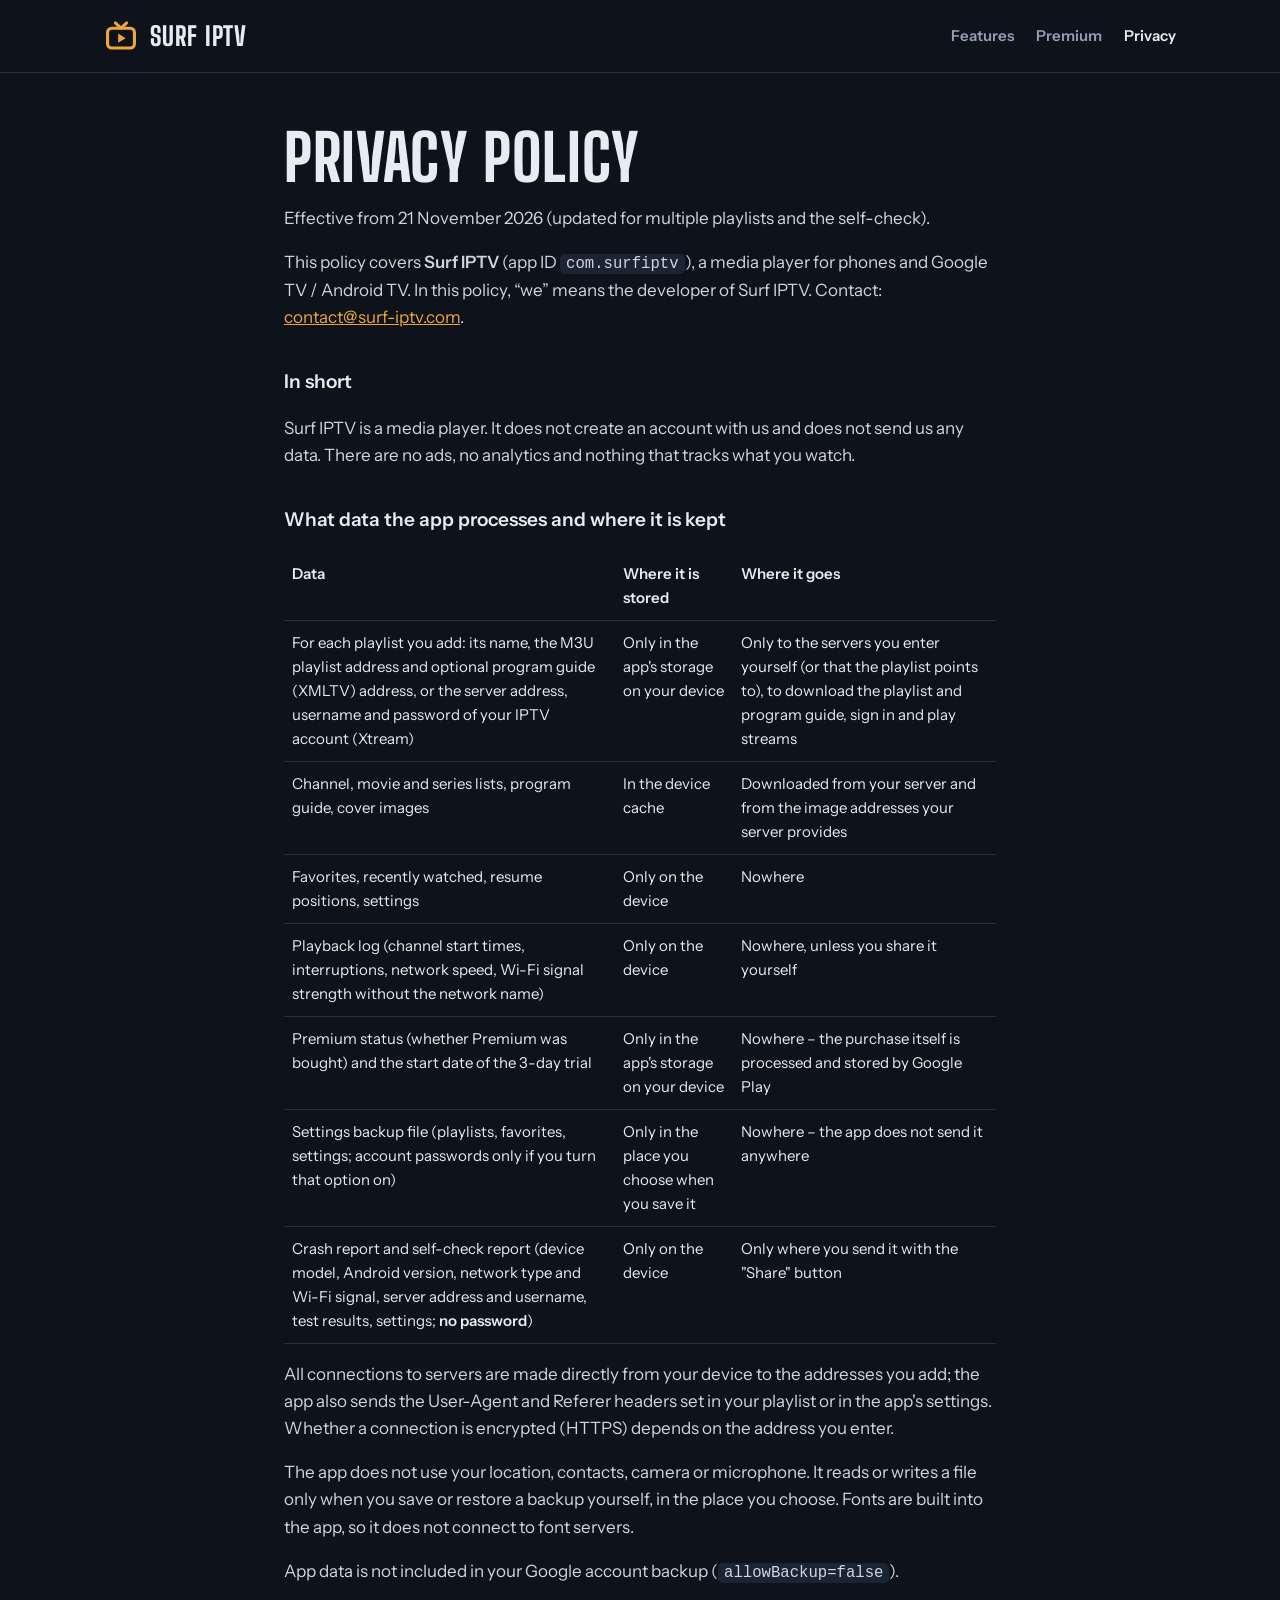
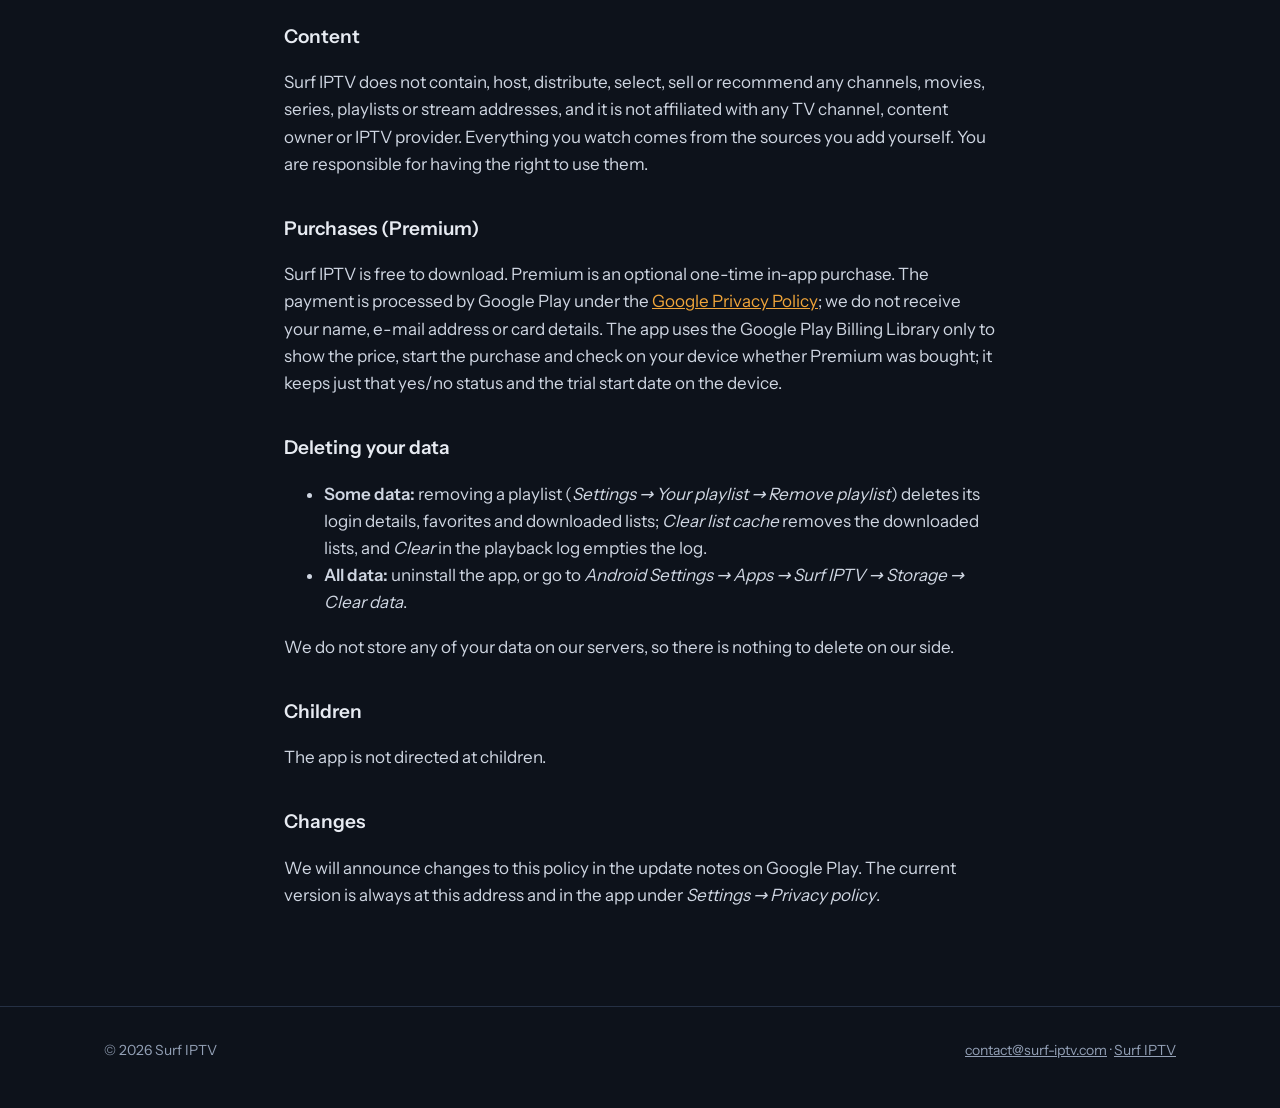
==== privacy/index.html @ fade67ae "Autodiagnoza na stronie i w polityce prywatności Co-Authored-By: Claude Opus 5.5 <noreply@anthropic." ====
<!DOCTYPE html>
<html lang="en">
<head>
<meta charset="utf-8">
<meta name="viewport" content="width=device-width, initial-scale=1">
<title>Privacy Policy – Surf IPTV</title>
<meta name="description" content="Privacy policy of Surf IPTV, a media player for your own M3U playlists and Xtream Codes API.">
<link rel="icon" href="../img/icon-192.png">
<link rel="stylesheet" href="../style.css">
</head>
<body>
<header>
  <div class="wrap">
    <a class="brand" href="../" aria-label="Surf IPTV home">
      <svg viewBox="0 0 24 24" fill="none" stroke="currentColor" stroke-width="2.2" stroke-linecap="round" stroke-linejoin="round" aria-hidden="true"><path d="M8 2.8l4 3.7 4-3.7"/><rect x="2.5" y="6.5" width="19" height="14" rx="3"/><path d="M10 10.3v6.4l5.2-3.2z" fill="currentColor" stroke="none"/></svg>
      <b>SURF IPTV</b>
    </a>
    <nav>
      <a class="opt" href="../#features">Features</a>
      <a class="opt" href="../#premium">Premium</a>
      <a href="./" aria-current="page">Privacy</a>
    </nav>
  </div>
</header>

<main class="wrap doc">
  <h1>Privacy Policy</h1>
<!-- policy:start – treść wstawia tools/privacy.py --site z repozytorium surf-iptv (plik sklep/PRIVACY-POLICY.md); nie edytuj ręcznie -->
<p>Effective from 21 November 2026 (updated for multiple playlists and the self-check).</p>
<p>This policy covers <b>Surf IPTV</b> (app ID <code>com.surfiptv</code>), a media player for phones and Google TV / Android TV. In this policy, “we” means the developer of Surf IPTV. Contact: <a href="mailto:contact@surf-iptv.com">contact@surf-iptv.com</a>.</p>
<h3>In short</h3>
<p>Surf IPTV is a media player. It does not create an account with us and does not send us any data. There are no ads, no analytics and nothing that tracks what you watch.</p>
<h3>What data the app processes and where it is kept</h3>
<table><thead><tr><th>Data</th><th>Where it is stored</th><th>Where it goes</th></tr></thead><tbody><tr><td>For each playlist you add: its name, the M3U playlist address and optional program guide (XMLTV) address, or the server address, username and password of your IPTV account (Xtream)</td><td>Only in the app's storage on your device</td><td>Only to the servers you enter yourself (or that the playlist points to), to download the playlist and program guide, sign in and play streams</td></tr><tr><td>Channel, movie and series lists, program guide, cover images</td><td>In the device cache</td><td>Downloaded from your server and from the image addresses your server provides</td></tr><tr><td>Favorites, recently watched, resume positions, settings</td><td>Only on the device</td><td>Nowhere</td></tr><tr><td>Playback log (channel start times, interruptions, network speed, Wi-Fi signal strength without the network name)</td><td>Only on the device</td><td>Nowhere, unless you share it yourself</td></tr><tr><td>Premium status (whether Premium was bought) and the start date of the 3-day trial</td><td>Only in the app's storage on your device</td><td>Nowhere – the purchase itself is processed and stored by Google Play</td></tr><tr><td>Settings backup file (playlists, favorites, settings; account passwords only if you turn that option on)</td><td>Only in the place you choose when you save it</td><td>Nowhere – the app does not send it anywhere</td></tr><tr><td>Crash report and self-check report (device model, Android version, network type and Wi-Fi signal, server address and username, test results, settings; <b>no password</b>)</td><td>Only on the device</td><td>Only where you send it with the "Share" button</td></tr></tbody></table>
<p>All connections to servers are made directly from your device to the addresses you add; the app also sends the User-Agent and Referer headers set in your playlist or in the app's settings. Whether a connection is encrypted (HTTPS) depends on the address you enter.</p>
<p>The app does not use your location, contacts, camera or microphone. It reads or writes a file only when you save or restore a backup yourself, in the place you choose. Fonts are built into the app, so it does not connect to font servers.</p>
<p>App data is not included in your Google account backup (<code>allowBackup=false</code>).</p>
<h3>Content</h3>
<p>Surf IPTV does not contain, host, distribute, select, sell or recommend any channels, movies, series, playlists or stream addresses, and it is not affiliated with any TV channel, content owner or IPTV provider. Everything you watch comes from the sources you add yourself. You are responsible for having the right to use them.</p>
<h3>Purchases (Premium)</h3>
<p>Surf IPTV is free to download. Premium is an optional one-time in-app purchase. The payment is processed by Google Play under the <a href="https://policies.google.com/privacy">Google Privacy Policy</a>; we do not receive your name, e-mail address or card details. The app uses the Google Play Billing Library only to show the price, start the purchase and check on your device whether Premium was bought; it keeps just that yes/no status and the trial start date on the device.</p>
<h3>Deleting your data</h3>
<ul><li><b>Some data:</b> removing a playlist (<i>Settings → Your playlist → Remove playlist</i>) deletes its login details, favorites and downloaded lists; <i>Clear list cache</i> removes the downloaded lists, and <i>Clear</i> in the playback log empties the log.</li><li><b>All data:</b> uninstall the app, or go to <i>Android Settings → Apps → Surf IPTV → Storage → Clear data</i>.</li></ul>
<p>We do not store any of your data on our servers, so there is nothing to delete on our side.</p>
<h3>Children</h3>
<p>The app is not directed at children.</p>
<h3>Changes</h3>
<p>We will announce changes to this policy in the update notes on Google Play. The current version is always at this address and in the app under <i>Settings → Privacy policy</i>.</p>
<!-- policy:end -->
</main>

<footer>
  <div class="wrap">
    <span>© 2026 Surf IPTV</span>
    <span><a href="mailto:contact@surf-iptv.com">contact@surf-iptv.com</a> · <a href="../">Surf IPTV</a></span>
  </div>
</footer>
</body>
</html>
---- style.css ----
/* Surf IPTV – strona produktu. Kolory i czcionki jak w aplikacji; czcionki lokalnie (OFL), bez zewnętrznych zapytań. */
@font-face{font-family:'Big Shoulders Display';font-weight:800;font-display:swap;src:url(fonts/big-shoulders-display-latin-800-normal.woff2) format('woff2');unicode-range:U+0000-00FF,U+0131,U+0152-0153,U+02BB-02BC,U+02C6,U+02DA,U+02DC,U+2000-206F,U+20AC,U+2122,U+2212,U+FEFF,U+FFFD}
@font-face{font-family:'Big Shoulders Display';font-weight:800;font-display:swap;src:url(fonts/big-shoulders-display-latin-ext-800-normal.woff2) format('woff2');unicode-range:U+0100-02BA,U+02BD-02C5,U+02C7-02CC,U+02CE-02D7,U+02DD-02FF,U+1E00-1E9F,U+A720-A7FF}
@font-face{font-family:'Instrument Sans';font-weight:400;font-display:swap;src:url(fonts/instrument-sans-latin-400-normal.woff2) format('woff2');unicode-range:U+0000-00FF,U+0131,U+0152-0153,U+02BB-02BC,U+02C6,U+02DA,U+02DC,U+2000-206F,U+20AC,U+2122,U+2212,U+FEFF,U+FFFD}
@font-face{font-family:'Instrument Sans';font-weight:400;font-display:swap;src:url(fonts/instrument-sans-latin-ext-400-normal.woff2) format('woff2');unicode-range:U+0100-02BA,U+02BD-02C5,U+02C7-02CC,U+02CE-02D7,U+02DD-02FF,U+1E00-1E9F,U+A720-A7FF}
@font-face{font-family:'Instrument Sans';font-weight:600;font-display:swap;src:url(fonts/instrument-sans-latin-600-normal.woff2) format('woff2');unicode-range:U+0000-00FF,U+0131,U+0152-0153,U+02BB-02BC,U+02C6,U+02DA,U+02DC,U+2000-206F,U+20AC,U+2122,U+2212,U+FEFF,U+FFFD}
@font-face{font-family:'Instrument Sans';font-weight:600;font-display:swap;src:url(fonts/instrument-sans-latin-ext-600-normal.woff2) format('woff2');unicode-range:U+0100-02BA,U+02BD-02C5,U+02C7-02CC,U+02CE-02D7,U+02DD-02FF,U+1E00-1E9F,U+A720-A7FF}

:root{--bg:#0d121b;--panel:#151c29;--soft:#1b2433;--line:#253044;--ink:#e7ebf2;--muted:#93a0b6;--accent:#f0a53a;--accent-ink:#151c29;
  --display:'Big Shoulders Display',Impact,'Arial Narrow',sans-serif;--text:'Instrument Sans',system-ui,-apple-system,'Segoe UI',Roboto,sans-serif}
*{box-sizing:border-box}
html{-webkit-text-size-adjust:100%}
body{margin:0;background:var(--bg);color:var(--ink);font:400 17px/1.6 var(--text)}
a{color:var(--accent)}
img{max-width:100%;height:auto;display:block}
.wrap{max-width:1120px;margin:0 auto;padding:0 24px}

header{border-bottom:1px solid var(--line)}
header .wrap{display:flex;align-items:center;justify-content:space-between;min-height:72px;gap:16px}
.brand{display:flex;align-items:center;gap:12px;color:var(--ink);text-decoration:none}
.brand svg{width:34px;height:34px;color:var(--accent);flex:none}
.brand b{font:800 26px/1 var(--display);letter-spacing:.03em}
nav{display:flex;gap:22px;font-weight:600;font-size:15px}
nav a{color:var(--muted);text-decoration:none}
nav a:hover,nav a[aria-current]{color:var(--ink)}

.hero{padding:72px 0 40px}
.hero .wrap{display:grid;grid-template-columns:1fr 1.15fr;gap:48px;align-items:center}
.eyebrow{font-weight:600;font-size:13px;letter-spacing:.14em;text-transform:uppercase;color:var(--accent);margin:0 0 14px}
h1{font:800 clamp(52px,7vw,88px)/.92 var(--display);letter-spacing:.01em;margin:0 0 22px;text-transform:uppercase}
.lead{font-size:19px;color:var(--muted);max-width:30em;margin:0 0 28px}
.cta{display:flex;flex-wrap:wrap;align-items:center;gap:14px}
.badge{display:inline-flex;align-items:center;gap:10px;background:var(--accent);color:var(--accent-ink);font-weight:600;border-radius:999px;padding:13px 22px;text-decoration:none}
.note{color:var(--muted);font-size:15px}
.shots{position:relative}
.shots .tv{border-radius:14px;border:1px solid var(--line);box-shadow:0 30px 80px rgba(0,0,0,.45)}
.shots .phone{position:absolute;right:-12px;bottom:-36px;width:28%;border-radius:18px;border:3px solid #232c3d;box-shadow:0 20px 50px rgba(0,0,0,.55)}

.notice{margin:56px 0 0;background:var(--panel);border:1px solid var(--line);border-left:4px solid var(--accent);border-radius:12px;padding:20px 24px;font-size:16px}
.notice b{color:var(--ink)}

section{padding:64px 0}
h2{font:800 clamp(36px,4.4vw,52px)/1 var(--display);text-transform:uppercase;letter-spacing:.01em;margin:0 0 12px}
.sub{color:var(--muted);margin:0 0 32px;max-width:40em}
.grid{display:grid;grid-template-columns:repeat(3,1fr);gap:16px}
.card{background:var(--panel);border:1px solid var(--line);border-radius:14px;padding:22px}
.card h3{font-size:17px;margin:0 0 6px}
.card p{margin:0;color:var(--muted);font-size:15px}

.premium{background:linear-gradient(180deg,var(--bg),#111827)}
.premium .wrap{display:grid;grid-template-columns:1fr 1fr;gap:48px;align-items:center}
.premium ul,.ticks{list-style:none;padding:0;margin:0 0 24px}
.premium li,.ticks li{padding:12px 0 12px 34px;border-bottom:1px solid var(--line);position:relative}
.premium li:before,.ticks li:before{content:"";position:absolute;left:4px;top:19px;width:14px;height:8px;border-left:3px solid var(--accent);border-bottom:3px solid var(--accent);transform:rotate(-45deg)}
.price{font-weight:600}
.premium img{border-radius:14px;border:1px solid var(--line)}

.plain{display:grid;grid-template-columns:repeat(2,1fr);gap:16px}

.two{display:grid;grid-template-columns:1fr 1.15fr;gap:48px;align-items:center}
.two.flip{grid-template-columns:1.15fr 1fr}
.framed{border-radius:14px;border:1px solid var(--line);box-shadow:0 30px 80px rgba(0,0,0,.45)}
.framed.portrait{max-width:300px;justify-self:center;border-radius:20px}

.gallery{display:grid;grid-template-columns:repeat(5,1fr);gap:16px}
.gallery img{border-radius:16px;border:1px solid var(--line)}

footer{border-top:1px solid var(--line);padding:32px 0 48px;color:var(--muted);font-size:14px}
footer .wrap{display:flex;flex-wrap:wrap;justify-content:space-between;gap:12px}
footer a{color:var(--muted)}

/* strony z tekstem (polityka itp.) */
.doc{max-width:760px;padding:56px 24px 80px}
.doc h1{font-size:clamp(44px,6vw,64px);margin-bottom:8px}
.doc h3{font-size:19px;margin:36px 0 8px}
.doc p,.doc li{color:#cfd6e2}
.doc code{background:var(--soft);border-radius:5px;padding:1px 6px;font-size:.92em}
.doc table{width:100%;border-collapse:collapse;margin:16px 0;font-size:15px}
.doc th,.doc td{text-align:left;vertical-align:top;border-bottom:1px solid var(--line);padding:10px 8px}
.doc th{color:var(--ink)}
.doc .meta{color:var(--muted);margin:0 0 28px}

@media (max-width:860px){
  nav{gap:16px}
  .hero{padding:40px 0 24px}
  .hero .wrap,.premium .wrap{grid-template-columns:1fr}
  .shots{margin-bottom:36px}
  .grid,.plain{grid-template-columns:1fr}
  .two,.two.flip{grid-template-columns:1fr}
  .two.flip .framed{order:2}
  .gallery{grid-template-columns:none;grid-auto-flow:column;grid-auto-columns:62%;overflow-x:auto;scroll-snap-type:x mandatory;padding-bottom:8px}
  .gallery img{scroll-snap-align:start}
}
@media (max-width:520px){nav a.opt{display:none}}
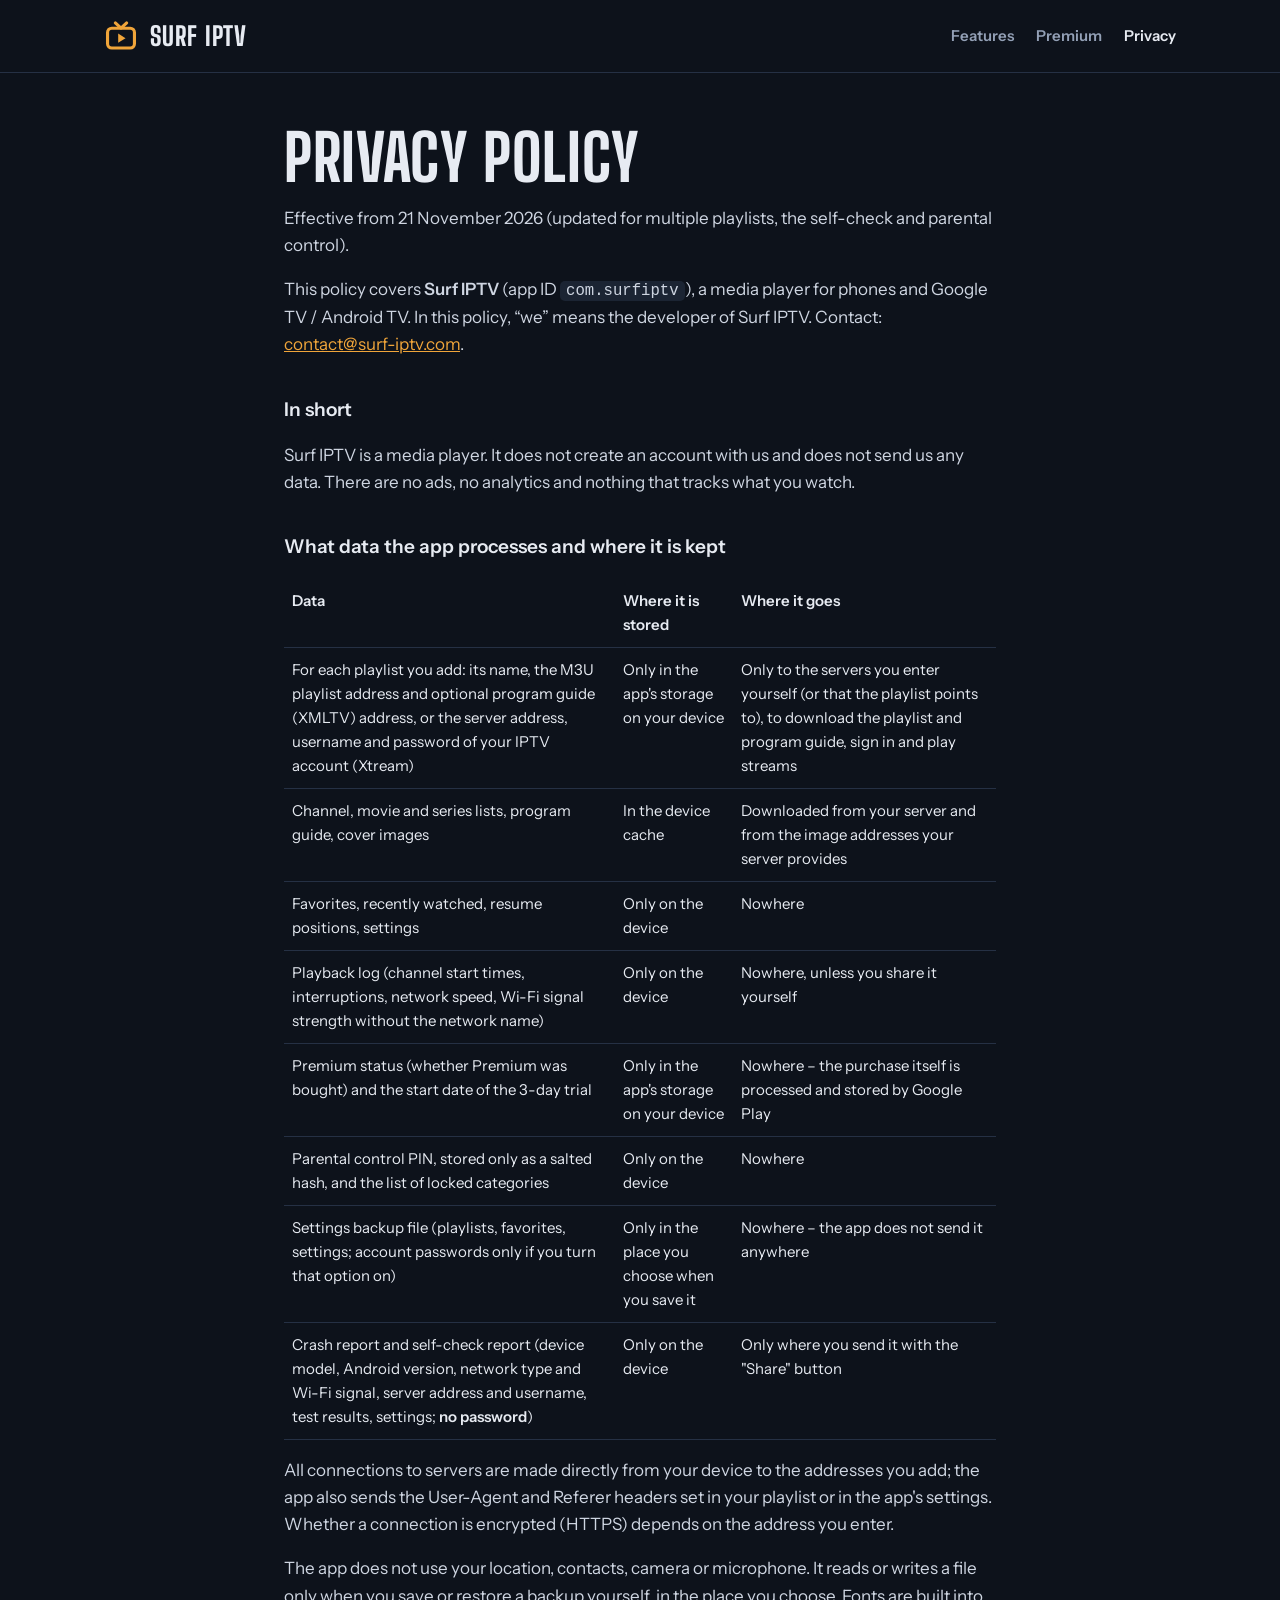
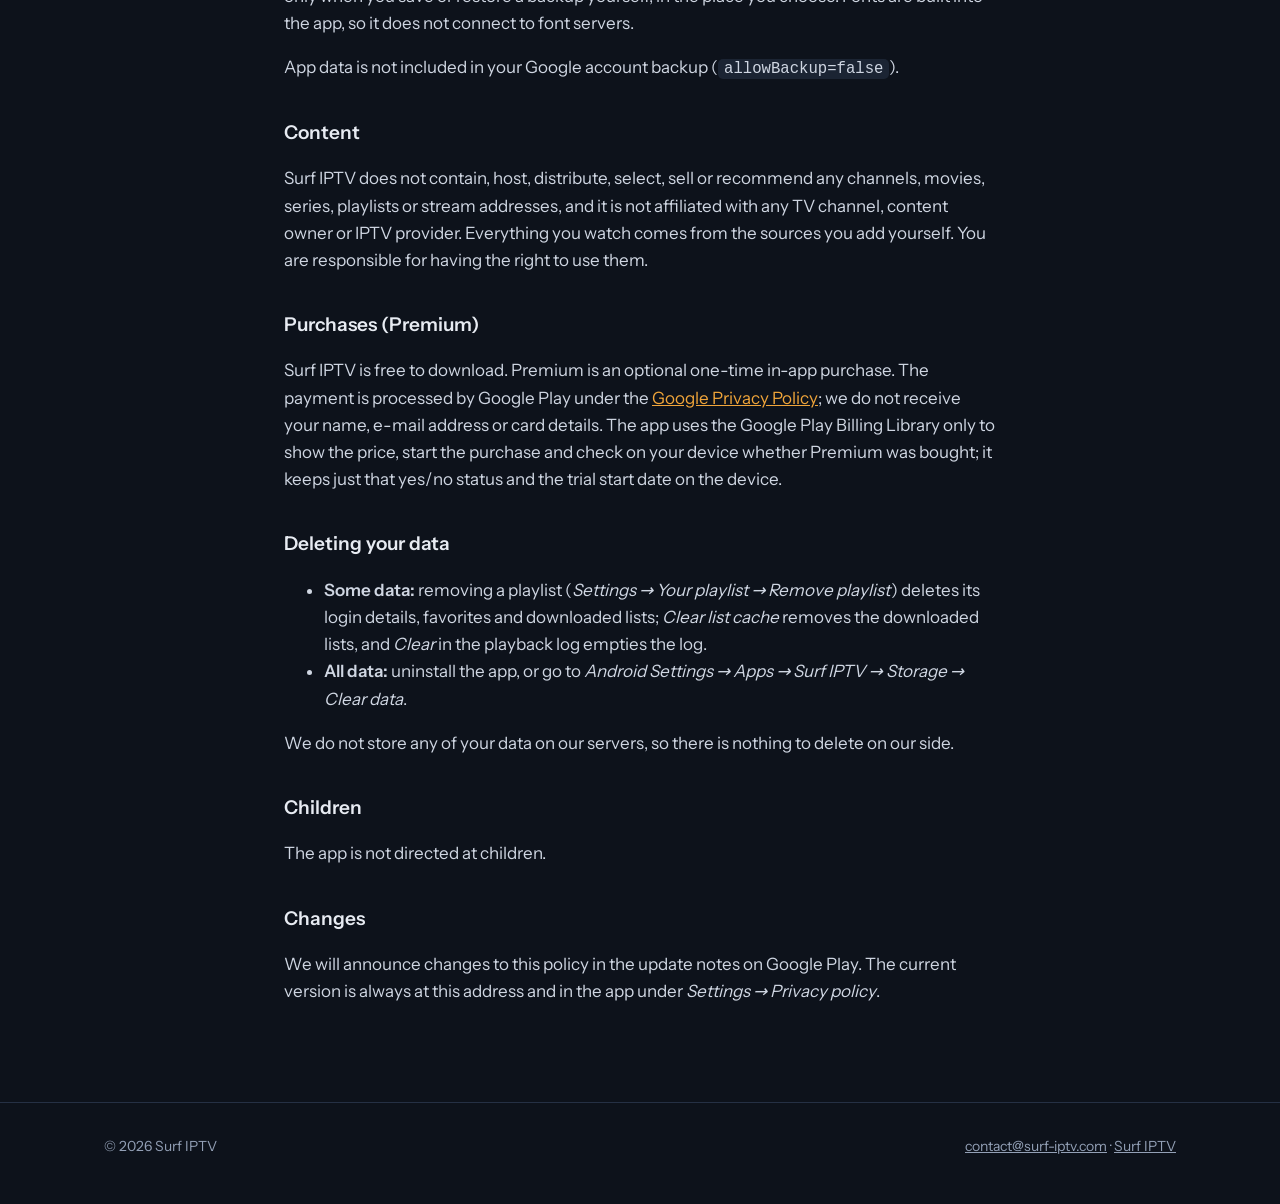
==== commit a0fa757a: "Kontrola rodzicielska na stronie i w polityce prywatności Co-Authored-By: Claude Opus 5.5 <noreply@a" ====
--- a/privacy/index.html
+++ b/privacy/index.html
@@ -26,12 +26,12 @@
 <main class="wrap doc">
   <h1>Privacy Policy</h1>
 <!-- policy:start – treść wstawia tools/privacy.py --site z repozytorium surf-iptv (plik sklep/PRIVACY-POLICY.md); nie edytuj ręcznie -->
-<p>Effective from 21 November 2026 (updated for multiple playlists and the self-check).</p>
+<p>Effective from 21 November 2026 (updated for multiple playlists, the self-check and parental control).</p>
 <p>This policy covers <b>Surf IPTV</b> (app ID <code>com.surfiptv</code>), a media player for phones and Google TV / Android TV. In this policy, “we” means the developer of Surf IPTV. Contact: <a href="mailto:contact@surf-iptv.com">contact@surf-iptv.com</a>.</p>
 <h3>In short</h3>
 <p>Surf IPTV is a media player. It does not create an account with us and does not send us any data. There are no ads, no analytics and nothing that tracks what you watch.</p>
 <h3>What data the app processes and where it is kept</h3>
-<table><thead><tr><th>Data</th><th>Where it is stored</th><th>Where it goes</th></tr></thead><tbody><tr><td>For each playlist you add: its name, the M3U playlist address and optional program guide (XMLTV) address, or the server address, username and password of your IPTV account (Xtream)</td><td>Only in the app's storage on your device</td><td>Only to the servers you enter yourself (or that the playlist points to), to download the playlist and program guide, sign in and play streams</td></tr><tr><td>Channel, movie and series lists, program guide, cover images</td><td>In the device cache</td><td>Downloaded from your server and from the image addresses your server provides</td></tr><tr><td>Favorites, recently watched, resume positions, settings</td><td>Only on the device</td><td>Nowhere</td></tr><tr><td>Playback log (channel start times, interruptions, network speed, Wi-Fi signal strength without the network name)</td><td>Only on the device</td><td>Nowhere, unless you share it yourself</td></tr><tr><td>Premium status (whether Premium was bought) and the start date of the 3-day trial</td><td>Only in the app's storage on your device</td><td>Nowhere – the purchase itself is processed and stored by Google Play</td></tr><tr><td>Settings backup file (playlists, favorites, settings; account passwords only if you turn that option on)</td><td>Only in the place you choose when you save it</td><td>Nowhere – the app does not send it anywhere</td></tr><tr><td>Crash report and self-check report (device model, Android version, network type and Wi-Fi signal, server address and username, test results, settings; <b>no password</b>)</td><td>Only on the device</td><td>Only where you send it with the "Share" button</td></tr></tbody></table>
+<table><thead><tr><th>Data</th><th>Where it is stored</th><th>Where it goes</th></tr></thead><tbody><tr><td>For each playlist you add: its name, the M3U playlist address and optional program guide (XMLTV) address, or the server address, username and password of your IPTV account (Xtream)</td><td>Only in the app's storage on your device</td><td>Only to the servers you enter yourself (or that the playlist points to), to download the playlist and program guide, sign in and play streams</td></tr><tr><td>Channel, movie and series lists, program guide, cover images</td><td>In the device cache</td><td>Downloaded from your server and from the image addresses your server provides</td></tr><tr><td>Favorites, recently watched, resume positions, settings</td><td>Only on the device</td><td>Nowhere</td></tr><tr><td>Playback log (channel start times, interruptions, network speed, Wi-Fi signal strength without the network name)</td><td>Only on the device</td><td>Nowhere, unless you share it yourself</td></tr><tr><td>Premium status (whether Premium was bought) and the start date of the 3-day trial</td><td>Only in the app's storage on your device</td><td>Nowhere – the purchase itself is processed and stored by Google Play</td></tr><tr><td>Parental control PIN, stored only as a salted hash, and the list of locked categories</td><td>Only on the device</td><td>Nowhere</td></tr><tr><td>Settings backup file (playlists, favorites, settings; account passwords only if you turn that option on)</td><td>Only in the place you choose when you save it</td><td>Nowhere – the app does not send it anywhere</td></tr><tr><td>Crash report and self-check report (device model, Android version, network type and Wi-Fi signal, server address and username, test results, settings; <b>no password</b>)</td><td>Only on the device</td><td>Only where you send it with the "Share" button</td></tr></tbody></table>
 <p>All connections to servers are made directly from your device to the addresses you add; the app also sends the User-Agent and Referer headers set in your playlist or in the app's settings. Whether a connection is encrypted (HTTPS) depends on the address you enter.</p>
 <p>The app does not use your location, contacts, camera or microphone. It reads or writes a file only when you save or restore a backup yourself, in the place you choose. Fonts are built into the app, so it does not connect to font servers.</p>
 <p>App data is not included in your Google account backup (<code>allowBackup=false</code>).</p>
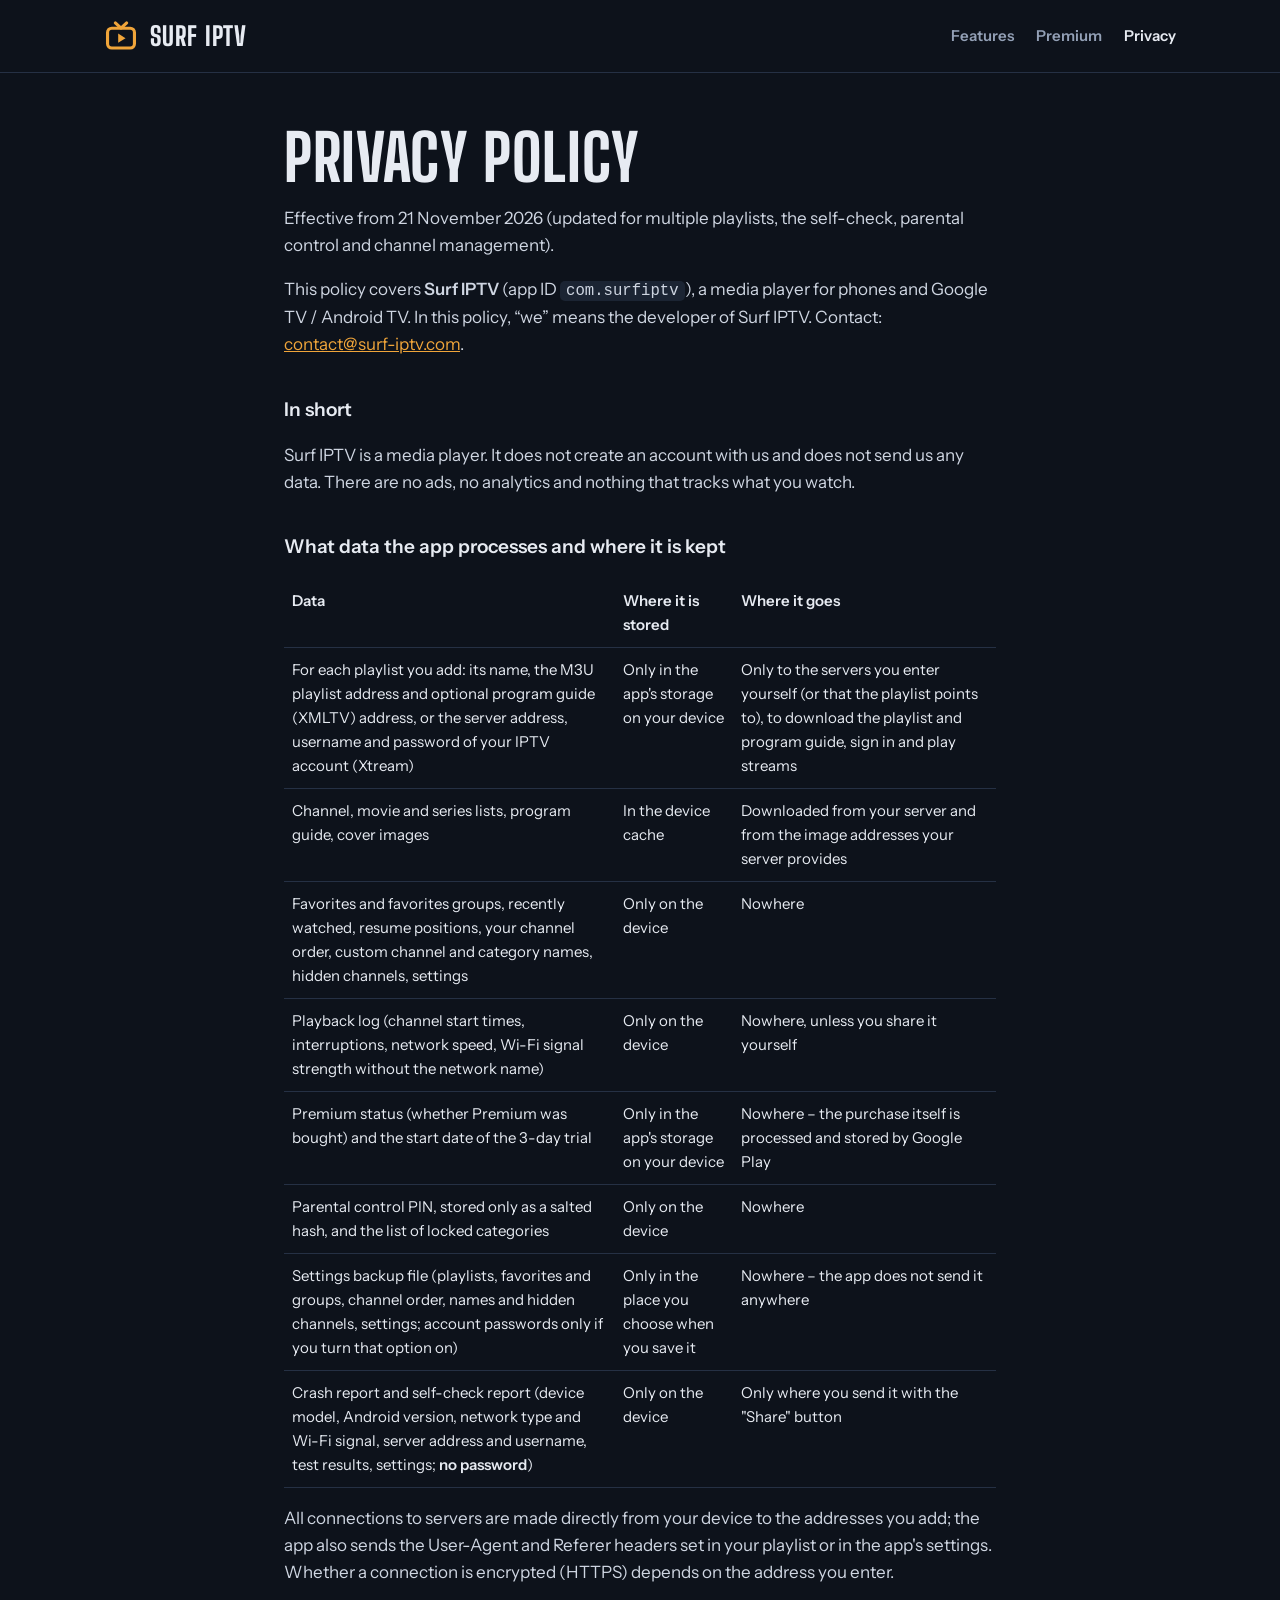
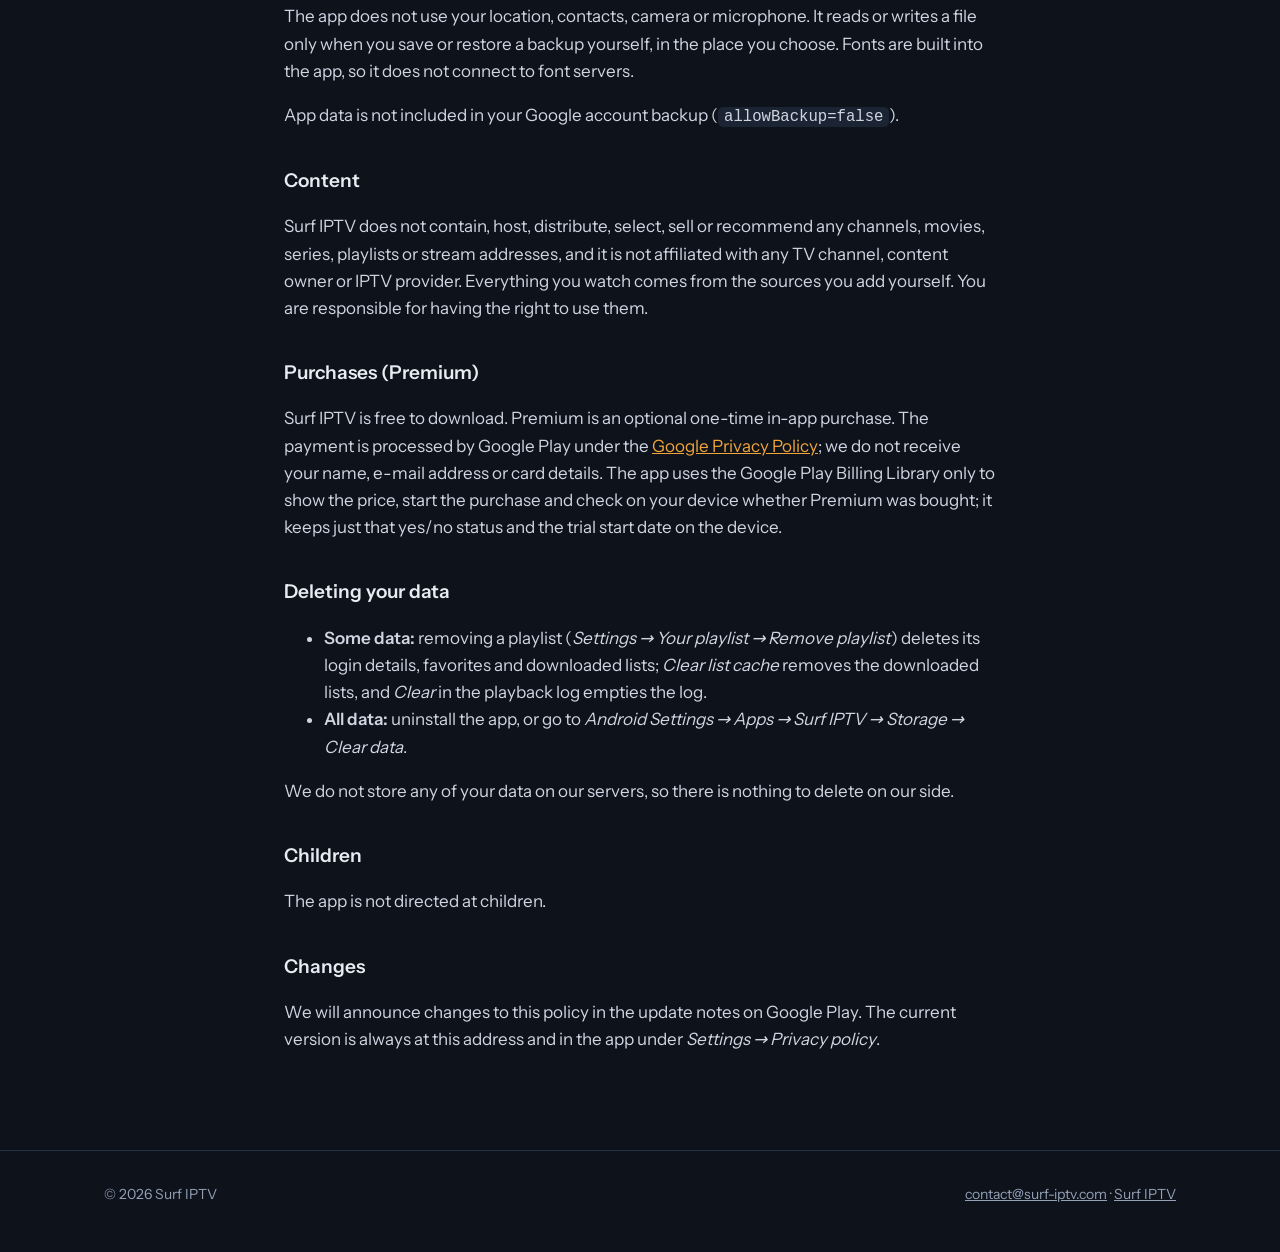
==== commit 941b98be: "Zarządzanie kanałami na stronie i w polityce prywatności Co-Authored-By: Claude Opus 5.5 <noreply@an" ====
--- a/privacy/index.html
+++ b/privacy/index.html
@@ -26,12 +26,12 @@
 <main class="wrap doc">
   <h1>Privacy Policy</h1>
 <!-- policy:start – treść wstawia tools/privacy.py --site z repozytorium surf-iptv (plik sklep/PRIVACY-POLICY.md); nie edytuj ręcznie -->
-<p>Effective from 21 November 2026 (updated for multiple playlists, the self-check and parental control).</p>
+<p>Effective from 21 November 2026 (updated for multiple playlists, the self-check, parental control and channel management).</p>
 <p>This policy covers <b>Surf IPTV</b> (app ID <code>com.surfiptv</code>), a media player for phones and Google TV / Android TV. In this policy, “we” means the developer of Surf IPTV. Contact: <a href="mailto:contact@surf-iptv.com">contact@surf-iptv.com</a>.</p>
 <h3>In short</h3>
 <p>Surf IPTV is a media player. It does not create an account with us and does not send us any data. There are no ads, no analytics and nothing that tracks what you watch.</p>
 <h3>What data the app processes and where it is kept</h3>
-<table><thead><tr><th>Data</th><th>Where it is stored</th><th>Where it goes</th></tr></thead><tbody><tr><td>For each playlist you add: its name, the M3U playlist address and optional program guide (XMLTV) address, or the server address, username and password of your IPTV account (Xtream)</td><td>Only in the app's storage on your device</td><td>Only to the servers you enter yourself (or that the playlist points to), to download the playlist and program guide, sign in and play streams</td></tr><tr><td>Channel, movie and series lists, program guide, cover images</td><td>In the device cache</td><td>Downloaded from your server and from the image addresses your server provides</td></tr><tr><td>Favorites, recently watched, resume positions, settings</td><td>Only on the device</td><td>Nowhere</td></tr><tr><td>Playback log (channel start times, interruptions, network speed, Wi-Fi signal strength without the network name)</td><td>Only on the device</td><td>Nowhere, unless you share it yourself</td></tr><tr><td>Premium status (whether Premium was bought) and the start date of the 3-day trial</td><td>Only in the app's storage on your device</td><td>Nowhere – the purchase itself is processed and stored by Google Play</td></tr><tr><td>Parental control PIN, stored only as a salted hash, and the list of locked categories</td><td>Only on the device</td><td>Nowhere</td></tr><tr><td>Settings backup file (playlists, favorites, settings; account passwords only if you turn that option on)</td><td>Only in the place you choose when you save it</td><td>Nowhere – the app does not send it anywhere</td></tr><tr><td>Crash report and self-check report (device model, Android version, network type and Wi-Fi signal, server address and username, test results, settings; <b>no password</b>)</td><td>Only on the device</td><td>Only where you send it with the "Share" button</td></tr></tbody></table>
+<table><thead><tr><th>Data</th><th>Where it is stored</th><th>Where it goes</th></tr></thead><tbody><tr><td>For each playlist you add: its name, the M3U playlist address and optional program guide (XMLTV) address, or the server address, username and password of your IPTV account (Xtream)</td><td>Only in the app's storage on your device</td><td>Only to the servers you enter yourself (or that the playlist points to), to download the playlist and program guide, sign in and play streams</td></tr><tr><td>Channel, movie and series lists, program guide, cover images</td><td>In the device cache</td><td>Downloaded from your server and from the image addresses your server provides</td></tr><tr><td>Favorites and favorites groups, recently watched, resume positions, your channel order, custom channel and category names, hidden channels, settings</td><td>Only on the device</td><td>Nowhere</td></tr><tr><td>Playback log (channel start times, interruptions, network speed, Wi-Fi signal strength without the network name)</td><td>Only on the device</td><td>Nowhere, unless you share it yourself</td></tr><tr><td>Premium status (whether Premium was bought) and the start date of the 3-day trial</td><td>Only in the app's storage on your device</td><td>Nowhere – the purchase itself is processed and stored by Google Play</td></tr><tr><td>Parental control PIN, stored only as a salted hash, and the list of locked categories</td><td>Only on the device</td><td>Nowhere</td></tr><tr><td>Settings backup file (playlists, favorites and groups, channel order, names and hidden channels, settings; account passwords only if you turn that option on)</td><td>Only in the place you choose when you save it</td><td>Nowhere – the app does not send it anywhere</td></tr><tr><td>Crash report and self-check report (device model, Android version, network type and Wi-Fi signal, server address and username, test results, settings; <b>no password</b>)</td><td>Only on the device</td><td>Only where you send it with the "Share" button</td></tr></tbody></table>
 <p>All connections to servers are made directly from your device to the addresses you add; the app also sends the User-Agent and Referer headers set in your playlist or in the app's settings. Whether a connection is encrypted (HTTPS) depends on the address you enter.</p>
 <p>The app does not use your location, contacts, camera or microphone. It reads or writes a file only when you save or restore a backup yourself, in the place you choose. Fonts are built into the app, so it does not connect to font servers.</p>
 <p>App data is not included in your Google account backup (<code>allowBackup=false</code>).</p>
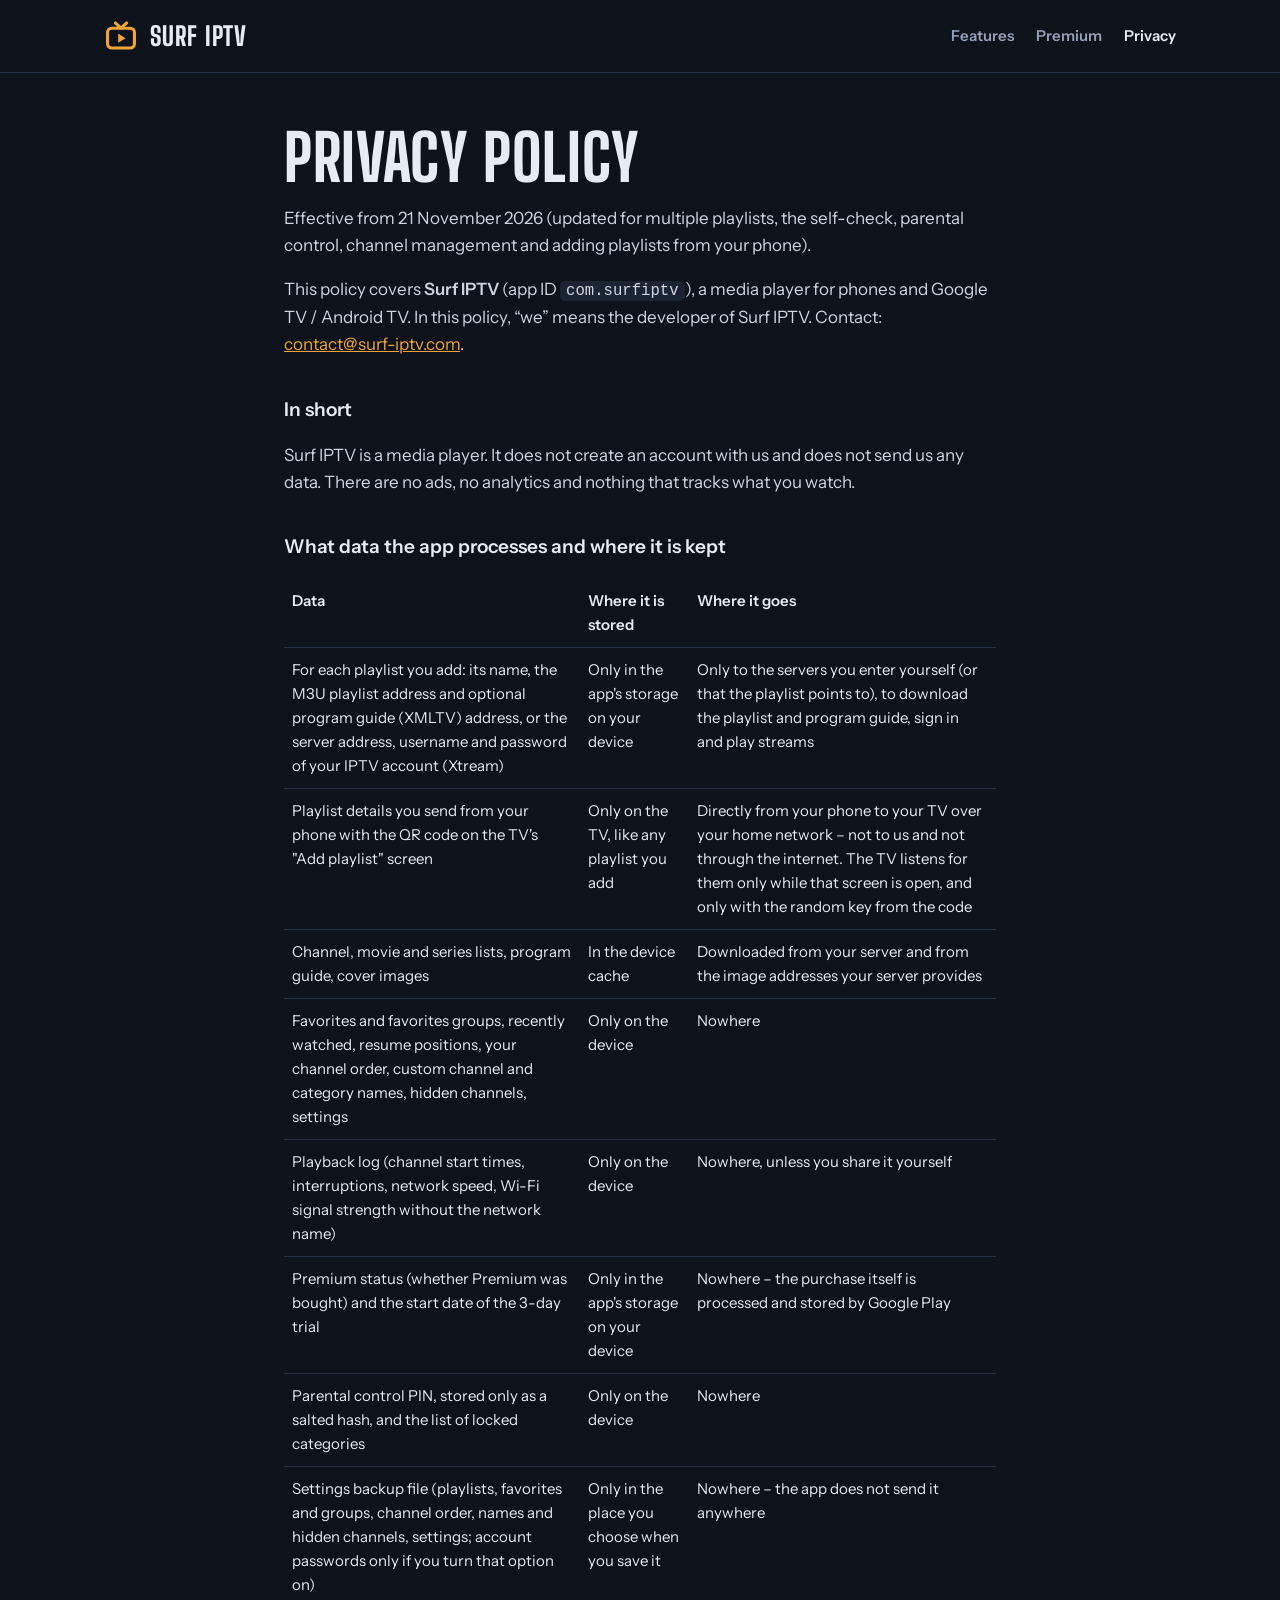
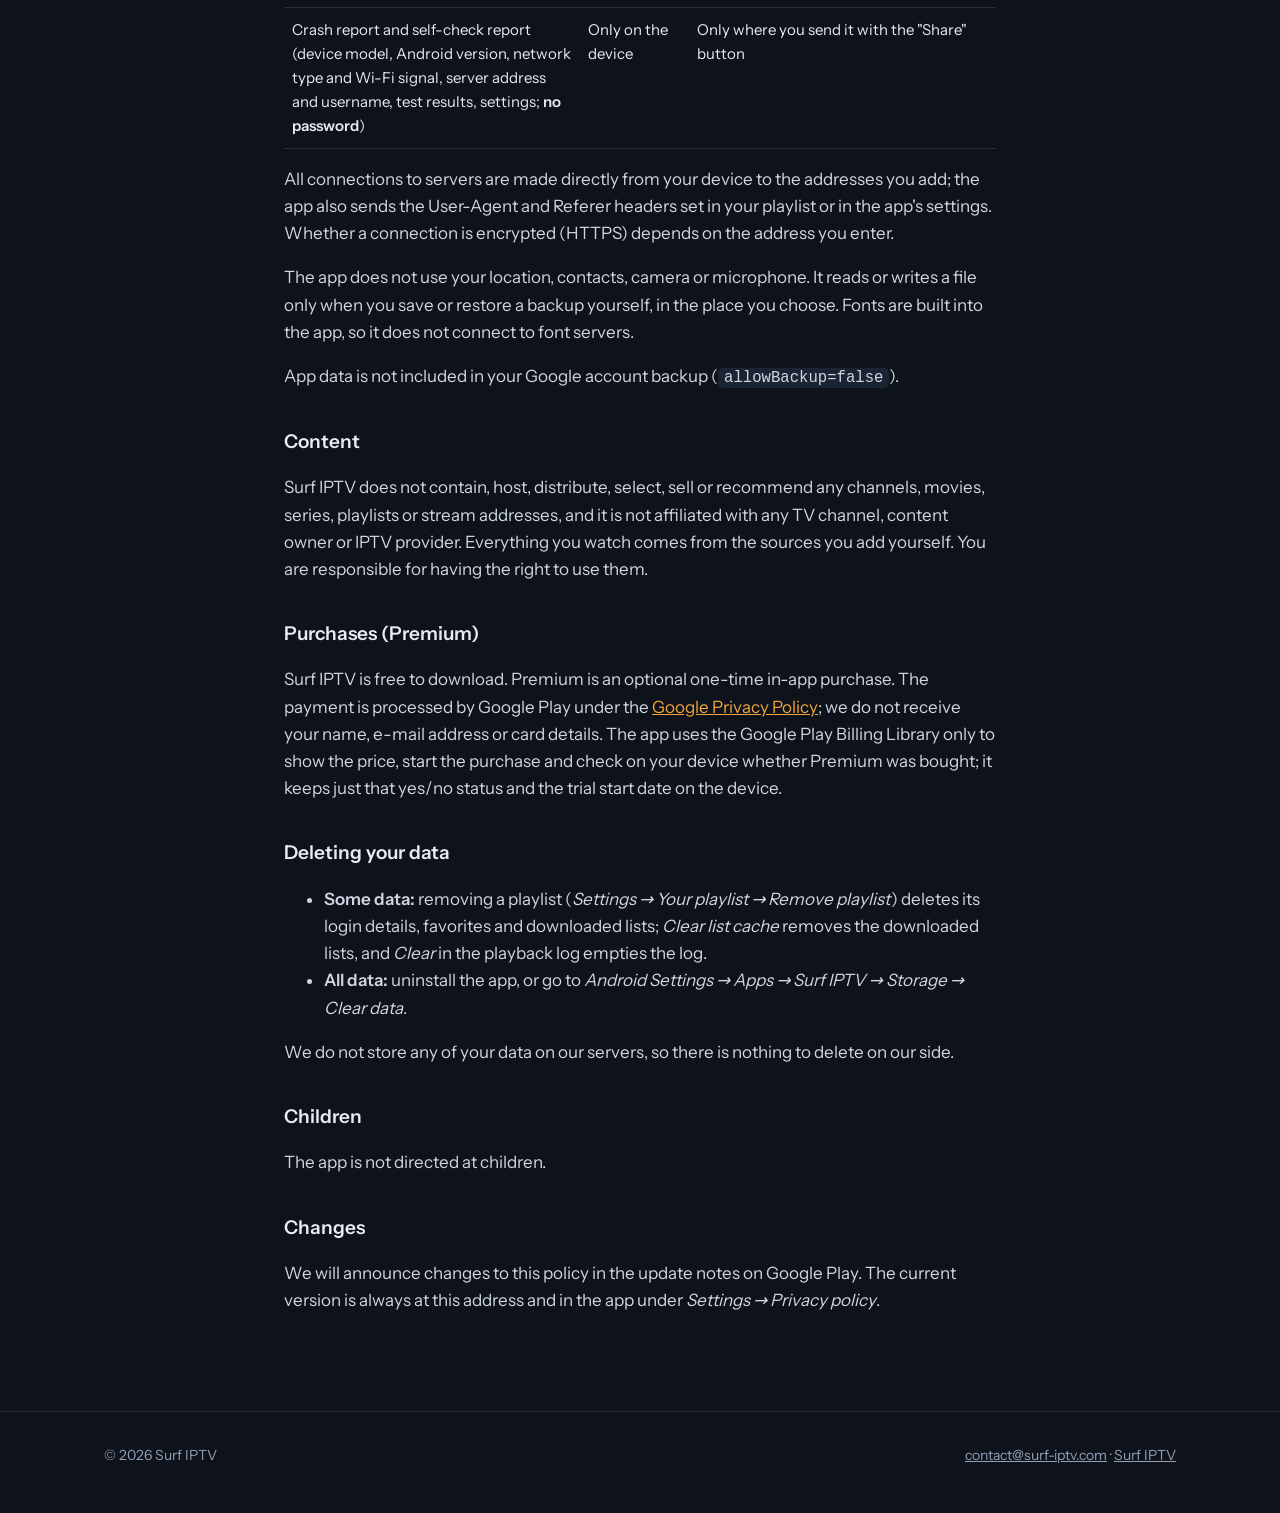
==== commit 14b763a8: "Kod QR i gesty na stronie i w polityce prywatności Co-Authored-By: Claude Opus 5.5 <noreply@anthropi" ====
--- a/privacy/index.html
+++ b/privacy/index.html
@@ -26,12 +26,12 @@
 <main class="wrap doc">
   <h1>Privacy Policy</h1>
 <!-- policy:start – treść wstawia tools/privacy.py --site z repozytorium surf-iptv (plik sklep/PRIVACY-POLICY.md); nie edytuj ręcznie -->
-<p>Effective from 21 November 2026 (updated for multiple playlists, the self-check, parental control and channel management).</p>
+<p>Effective from 21 November 2026 (updated for multiple playlists, the self-check, parental control, channel management and adding playlists from your phone).</p>
 <p>This policy covers <b>Surf IPTV</b> (app ID <code>com.surfiptv</code>), a media player for phones and Google TV / Android TV. In this policy, “we” means the developer of Surf IPTV. Contact: <a href="mailto:contact@surf-iptv.com">contact@surf-iptv.com</a>.</p>
 <h3>In short</h3>
 <p>Surf IPTV is a media player. It does not create an account with us and does not send us any data. There are no ads, no analytics and nothing that tracks what you watch.</p>
 <h3>What data the app processes and where it is kept</h3>
-<table><thead><tr><th>Data</th><th>Where it is stored</th><th>Where it goes</th></tr></thead><tbody><tr><td>For each playlist you add: its name, the M3U playlist address and optional program guide (XMLTV) address, or the server address, username and password of your IPTV account (Xtream)</td><td>Only in the app's storage on your device</td><td>Only to the servers you enter yourself (or that the playlist points to), to download the playlist and program guide, sign in and play streams</td></tr><tr><td>Channel, movie and series lists, program guide, cover images</td><td>In the device cache</td><td>Downloaded from your server and from the image addresses your server provides</td></tr><tr><td>Favorites and favorites groups, recently watched, resume positions, your channel order, custom channel and category names, hidden channels, settings</td><td>Only on the device</td><td>Nowhere</td></tr><tr><td>Playback log (channel start times, interruptions, network speed, Wi-Fi signal strength without the network name)</td><td>Only on the device</td><td>Nowhere, unless you share it yourself</td></tr><tr><td>Premium status (whether Premium was bought) and the start date of the 3-day trial</td><td>Only in the app's storage on your device</td><td>Nowhere – the purchase itself is processed and stored by Google Play</td></tr><tr><td>Parental control PIN, stored only as a salted hash, and the list of locked categories</td><td>Only on the device</td><td>Nowhere</td></tr><tr><td>Settings backup file (playlists, favorites and groups, channel order, names and hidden channels, settings; account passwords only if you turn that option on)</td><td>Only in the place you choose when you save it</td><td>Nowhere – the app does not send it anywhere</td></tr><tr><td>Crash report and self-check report (device model, Android version, network type and Wi-Fi signal, server address and username, test results, settings; <b>no password</b>)</td><td>Only on the device</td><td>Only where you send it with the "Share" button</td></tr></tbody></table>
+<table><thead><tr><th>Data</th><th>Where it is stored</th><th>Where it goes</th></tr></thead><tbody><tr><td>For each playlist you add: its name, the M3U playlist address and optional program guide (XMLTV) address, or the server address, username and password of your IPTV account (Xtream)</td><td>Only in the app's storage on your device</td><td>Only to the servers you enter yourself (or that the playlist points to), to download the playlist and program guide, sign in and play streams</td></tr><tr><td>Playlist details you send from your phone with the QR code on the TV's "Add playlist" screen</td><td>Only on the TV, like any playlist you add</td><td>Directly from your phone to your TV over your home network – not to us and not through the internet. The TV listens for them only while that screen is open, and only with the random key from the code</td></tr><tr><td>Channel, movie and series lists, program guide, cover images</td><td>In the device cache</td><td>Downloaded from your server and from the image addresses your server provides</td></tr><tr><td>Favorites and favorites groups, recently watched, resume positions, your channel order, custom channel and category names, hidden channels, settings</td><td>Only on the device</td><td>Nowhere</td></tr><tr><td>Playback log (channel start times, interruptions, network speed, Wi-Fi signal strength without the network name)</td><td>Only on the device</td><td>Nowhere, unless you share it yourself</td></tr><tr><td>Premium status (whether Premium was bought) and the start date of the 3-day trial</td><td>Only in the app's storage on your device</td><td>Nowhere – the purchase itself is processed and stored by Google Play</td></tr><tr><td>Parental control PIN, stored only as a salted hash, and the list of locked categories</td><td>Only on the device</td><td>Nowhere</td></tr><tr><td>Settings backup file (playlists, favorites and groups, channel order, names and hidden channels, settings; account passwords only if you turn that option on)</td><td>Only in the place you choose when you save it</td><td>Nowhere – the app does not send it anywhere</td></tr><tr><td>Crash report and self-check report (device model, Android version, network type and Wi-Fi signal, server address and username, test results, settings; <b>no password</b>)</td><td>Only on the device</td><td>Only where you send it with the "Share" button</td></tr></tbody></table>
 <p>All connections to servers are made directly from your device to the addresses you add; the app also sends the User-Agent and Referer headers set in your playlist or in the app's settings. Whether a connection is encrypted (HTTPS) depends on the address you enter.</p>
 <p>The app does not use your location, contacts, camera or microphone. It reads or writes a file only when you save or restore a backup yourself, in the place you choose. Fonts are built into the app, so it does not connect to font servers.</p>
 <p>App data is not included in your Google account backup (<code>allowBackup=false</code>).</p>
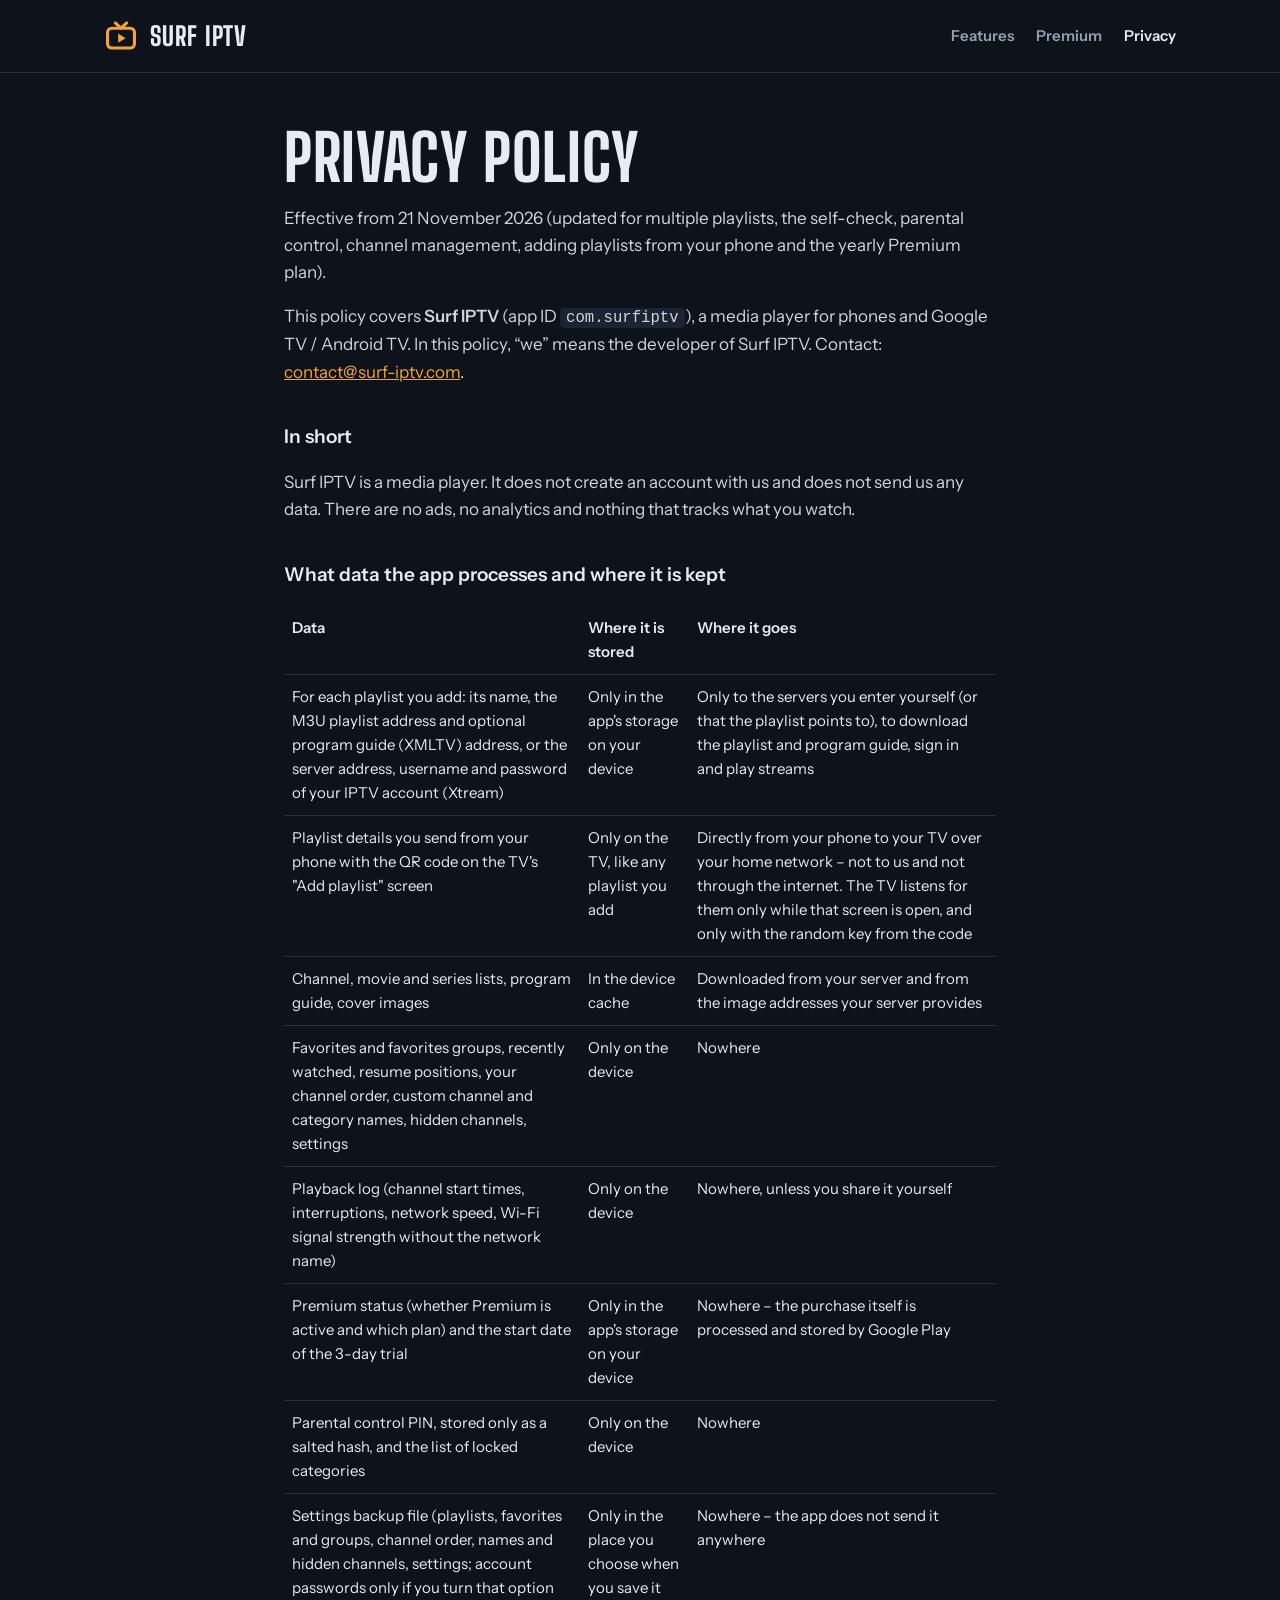
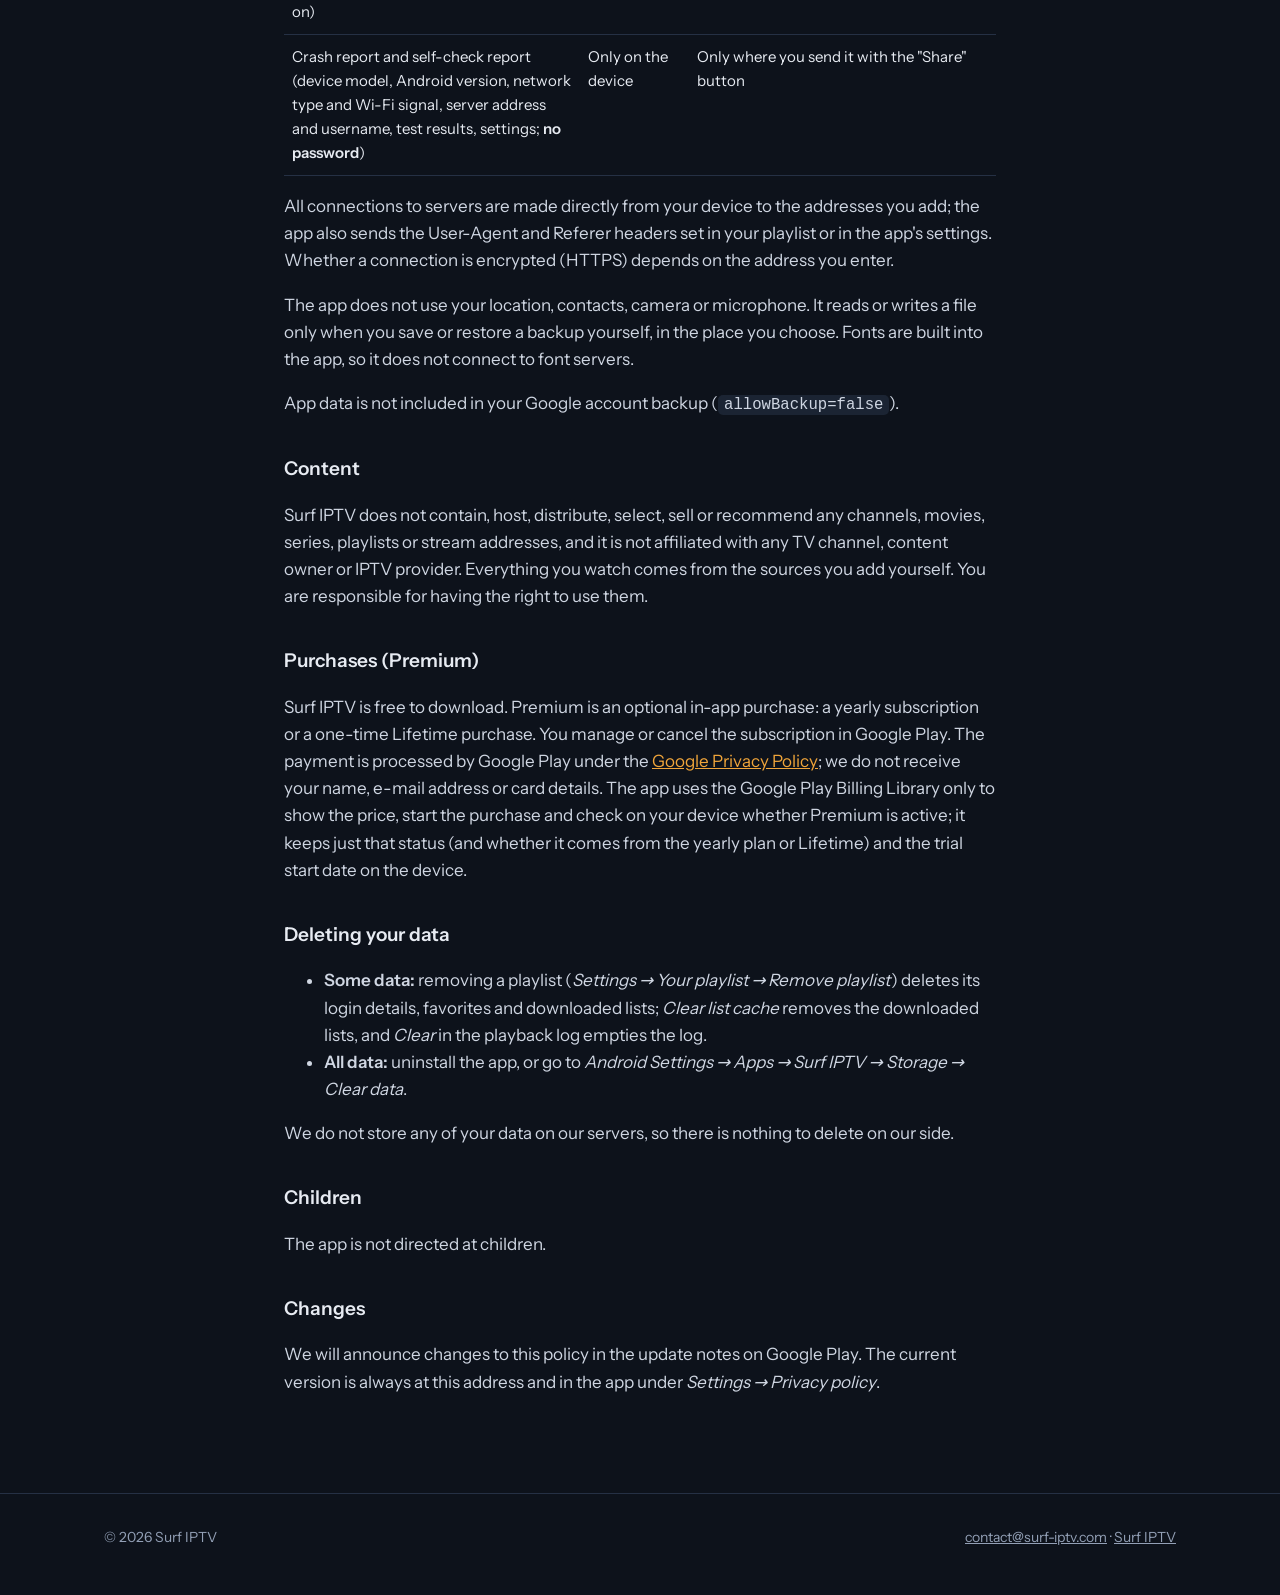
==== commit 332bf163: "Lead with quick, ad-free and readable; yearly or Lifetime Premium; new screenshots Co-Authored-By: C" ====
--- a/privacy/index.html
+++ b/privacy/index.html
@@ -26,19 +26,19 @@
 <main class="wrap doc">
   <h1>Privacy Policy</h1>
 <!-- policy:start – treść wstawia tools/privacy.py --site z repozytorium surf-iptv (plik sklep/PRIVACY-POLICY.md); nie edytuj ręcznie -->
-<p>Effective from 21 November 2026 (updated for multiple playlists, the self-check, parental control, channel management and adding playlists from your phone).</p>
+<p>Effective from 21 November 2026 (updated for multiple playlists, the self-check, parental control, channel management, adding playlists from your phone and the yearly Premium plan).</p>
 <p>This policy covers <b>Surf IPTV</b> (app ID <code>com.surfiptv</code>), a media player for phones and Google TV / Android TV. In this policy, “we” means the developer of Surf IPTV. Contact: <a href="mailto:contact@surf-iptv.com">contact@surf-iptv.com</a>.</p>
 <h3>In short</h3>
 <p>Surf IPTV is a media player. It does not create an account with us and does not send us any data. There are no ads, no analytics and nothing that tracks what you watch.</p>
 <h3>What data the app processes and where it is kept</h3>
-<table><thead><tr><th>Data</th><th>Where it is stored</th><th>Where it goes</th></tr></thead><tbody><tr><td>For each playlist you add: its name, the M3U playlist address and optional program guide (XMLTV) address, or the server address, username and password of your IPTV account (Xtream)</td><td>Only in the app's storage on your device</td><td>Only to the servers you enter yourself (or that the playlist points to), to download the playlist and program guide, sign in and play streams</td></tr><tr><td>Playlist details you send from your phone with the QR code on the TV's "Add playlist" screen</td><td>Only on the TV, like any playlist you add</td><td>Directly from your phone to your TV over your home network – not to us and not through the internet. The TV listens for them only while that screen is open, and only with the random key from the code</td></tr><tr><td>Channel, movie and series lists, program guide, cover images</td><td>In the device cache</td><td>Downloaded from your server and from the image addresses your server provides</td></tr><tr><td>Favorites and favorites groups, recently watched, resume positions, your channel order, custom channel and category names, hidden channels, settings</td><td>Only on the device</td><td>Nowhere</td></tr><tr><td>Playback log (channel start times, interruptions, network speed, Wi-Fi signal strength without the network name)</td><td>Only on the device</td><td>Nowhere, unless you share it yourself</td></tr><tr><td>Premium status (whether Premium was bought) and the start date of the 3-day trial</td><td>Only in the app's storage on your device</td><td>Nowhere – the purchase itself is processed and stored by Google Play</td></tr><tr><td>Parental control PIN, stored only as a salted hash, and the list of locked categories</td><td>Only on the device</td><td>Nowhere</td></tr><tr><td>Settings backup file (playlists, favorites and groups, channel order, names and hidden channels, settings; account passwords only if you turn that option on)</td><td>Only in the place you choose when you save it</td><td>Nowhere – the app does not send it anywhere</td></tr><tr><td>Crash report and self-check report (device model, Android version, network type and Wi-Fi signal, server address and username, test results, settings; <b>no password</b>)</td><td>Only on the device</td><td>Only where you send it with the "Share" button</td></tr></tbody></table>
+<table><thead><tr><th>Data</th><th>Where it is stored</th><th>Where it goes</th></tr></thead><tbody><tr><td>For each playlist you add: its name, the M3U playlist address and optional program guide (XMLTV) address, or the server address, username and password of your IPTV account (Xtream)</td><td>Only in the app's storage on your device</td><td>Only to the servers you enter yourself (or that the playlist points to), to download the playlist and program guide, sign in and play streams</td></tr><tr><td>Playlist details you send from your phone with the QR code on the TV's "Add playlist" screen</td><td>Only on the TV, like any playlist you add</td><td>Directly from your phone to your TV over your home network – not to us and not through the internet. The TV listens for them only while that screen is open, and only with the random key from the code</td></tr><tr><td>Channel, movie and series lists, program guide, cover images</td><td>In the device cache</td><td>Downloaded from your server and from the image addresses your server provides</td></tr><tr><td>Favorites and favorites groups, recently watched, resume positions, your channel order, custom channel and category names, hidden channels, settings</td><td>Only on the device</td><td>Nowhere</td></tr><tr><td>Playback log (channel start times, interruptions, network speed, Wi-Fi signal strength without the network name)</td><td>Only on the device</td><td>Nowhere, unless you share it yourself</td></tr><tr><td>Premium status (whether Premium is active and which plan) and the start date of the 3-day trial</td><td>Only in the app's storage on your device</td><td>Nowhere – the purchase itself is processed and stored by Google Play</td></tr><tr><td>Parental control PIN, stored only as a salted hash, and the list of locked categories</td><td>Only on the device</td><td>Nowhere</td></tr><tr><td>Settings backup file (playlists, favorites and groups, channel order, names and hidden channels, settings; account passwords only if you turn that option on)</td><td>Only in the place you choose when you save it</td><td>Nowhere – the app does not send it anywhere</td></tr><tr><td>Crash report and self-check report (device model, Android version, network type and Wi-Fi signal, server address and username, test results, settings; <b>no password</b>)</td><td>Only on the device</td><td>Only where you send it with the "Share" button</td></tr></tbody></table>
 <p>All connections to servers are made directly from your device to the addresses you add; the app also sends the User-Agent and Referer headers set in your playlist or in the app's settings. Whether a connection is encrypted (HTTPS) depends on the address you enter.</p>
 <p>The app does not use your location, contacts, camera or microphone. It reads or writes a file only when you save or restore a backup yourself, in the place you choose. Fonts are built into the app, so it does not connect to font servers.</p>
 <p>App data is not included in your Google account backup (<code>allowBackup=false</code>).</p>
 <h3>Content</h3>
 <p>Surf IPTV does not contain, host, distribute, select, sell or recommend any channels, movies, series, playlists or stream addresses, and it is not affiliated with any TV channel, content owner or IPTV provider. Everything you watch comes from the sources you add yourself. You are responsible for having the right to use them.</p>
 <h3>Purchases (Premium)</h3>
-<p>Surf IPTV is free to download. Premium is an optional one-time in-app purchase. The payment is processed by Google Play under the <a href="https://policies.google.com/privacy">Google Privacy Policy</a>; we do not receive your name, e-mail address or card details. The app uses the Google Play Billing Library only to show the price, start the purchase and check on your device whether Premium was bought; it keeps just that yes/no status and the trial start date on the device.</p>
+<p>Surf IPTV is free to download. Premium is an optional in-app purchase: a yearly subscription or a one-time Lifetime purchase. You manage or cancel the subscription in Google Play. The payment is processed by Google Play under the <a href="https://policies.google.com/privacy">Google Privacy Policy</a>; we do not receive your name, e-mail address or card details. The app uses the Google Play Billing Library only to show the price, start the purchase and check on your device whether Premium is active; it keeps just that status (and whether it comes from the yearly plan or Lifetime) and the trial start date on the device.</p>
 <h3>Deleting your data</h3>
 <ul><li><b>Some data:</b> removing a playlist (<i>Settings → Your playlist → Remove playlist</i>) deletes its login details, favorites and downloaded lists; <i>Clear list cache</i> removes the downloaded lists, and <i>Clear</i> in the playback log empties the log.</li><li><b>All data:</b> uninstall the app, or go to <i>Android Settings → Apps → Surf IPTV → Storage → Clear data</i>.</li></ul>
 <p>We do not store any of your data on our servers, so there is nothing to delete on our side.</p>
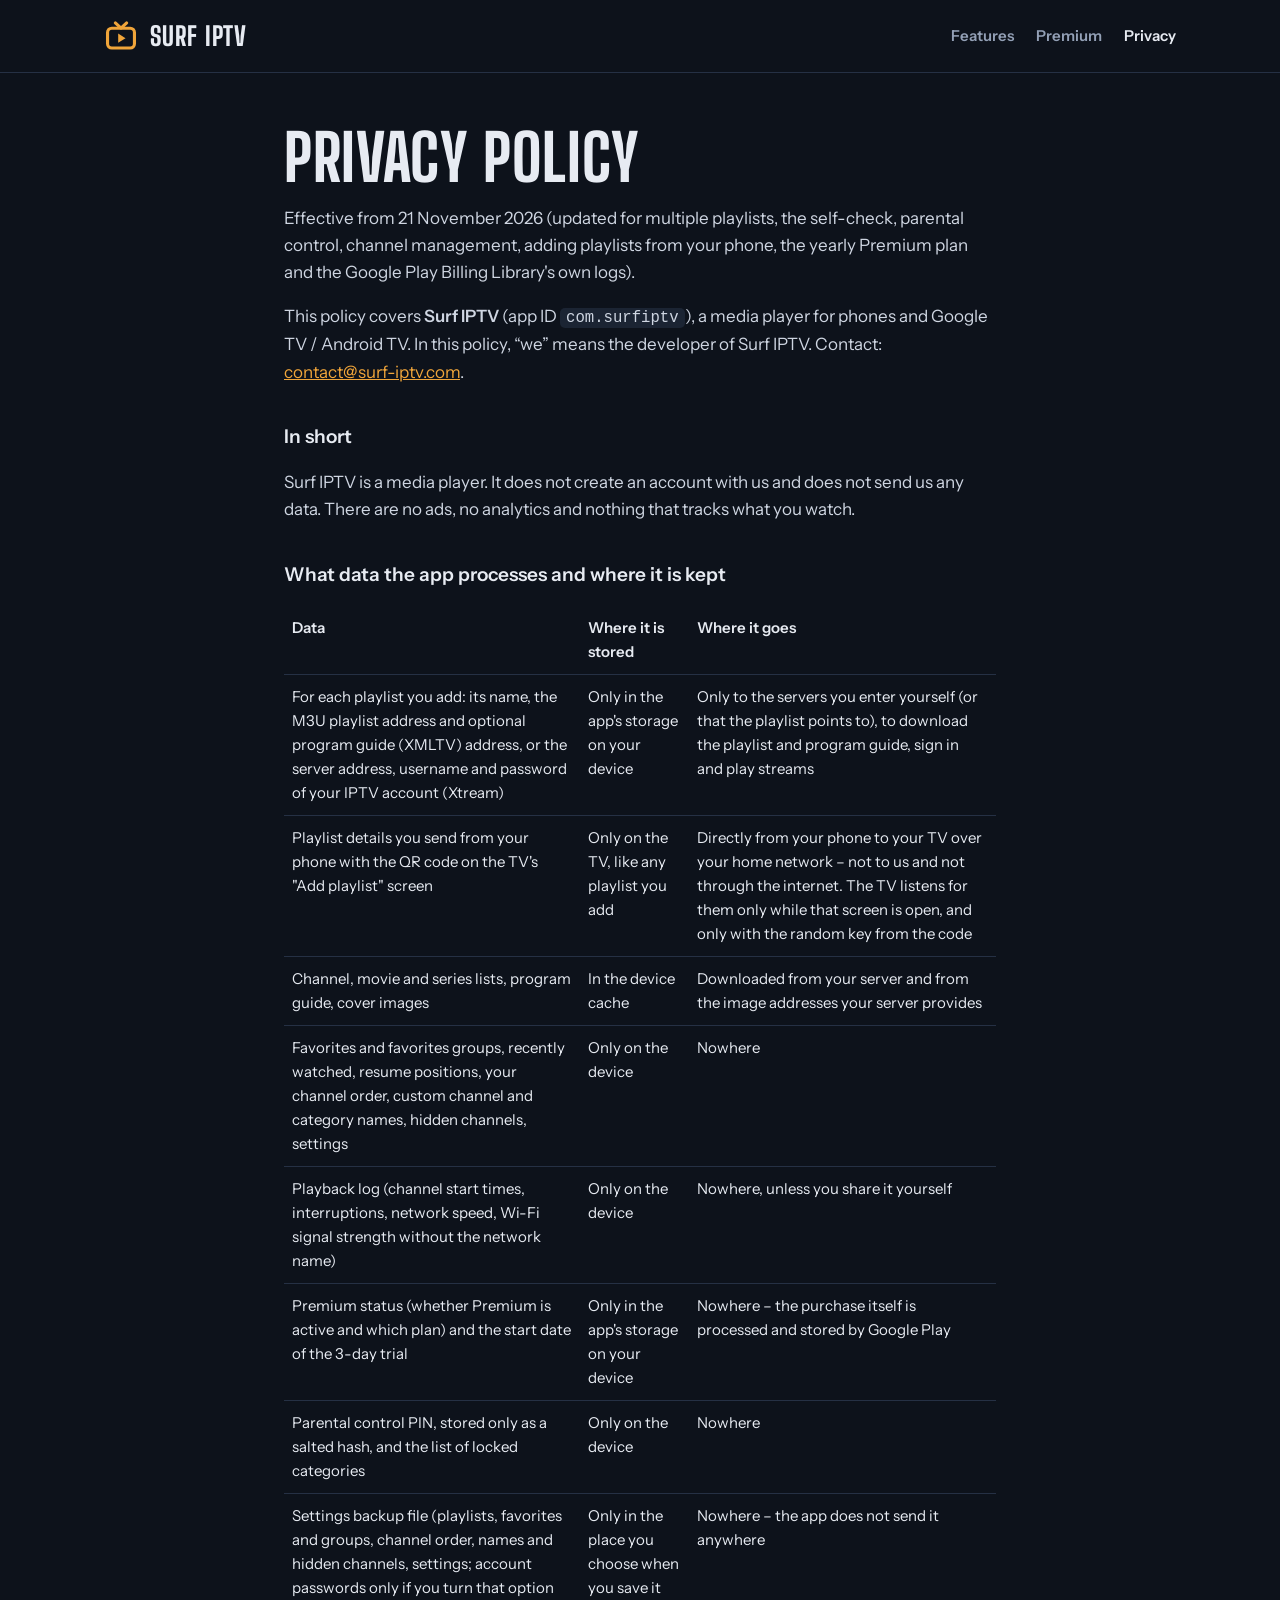
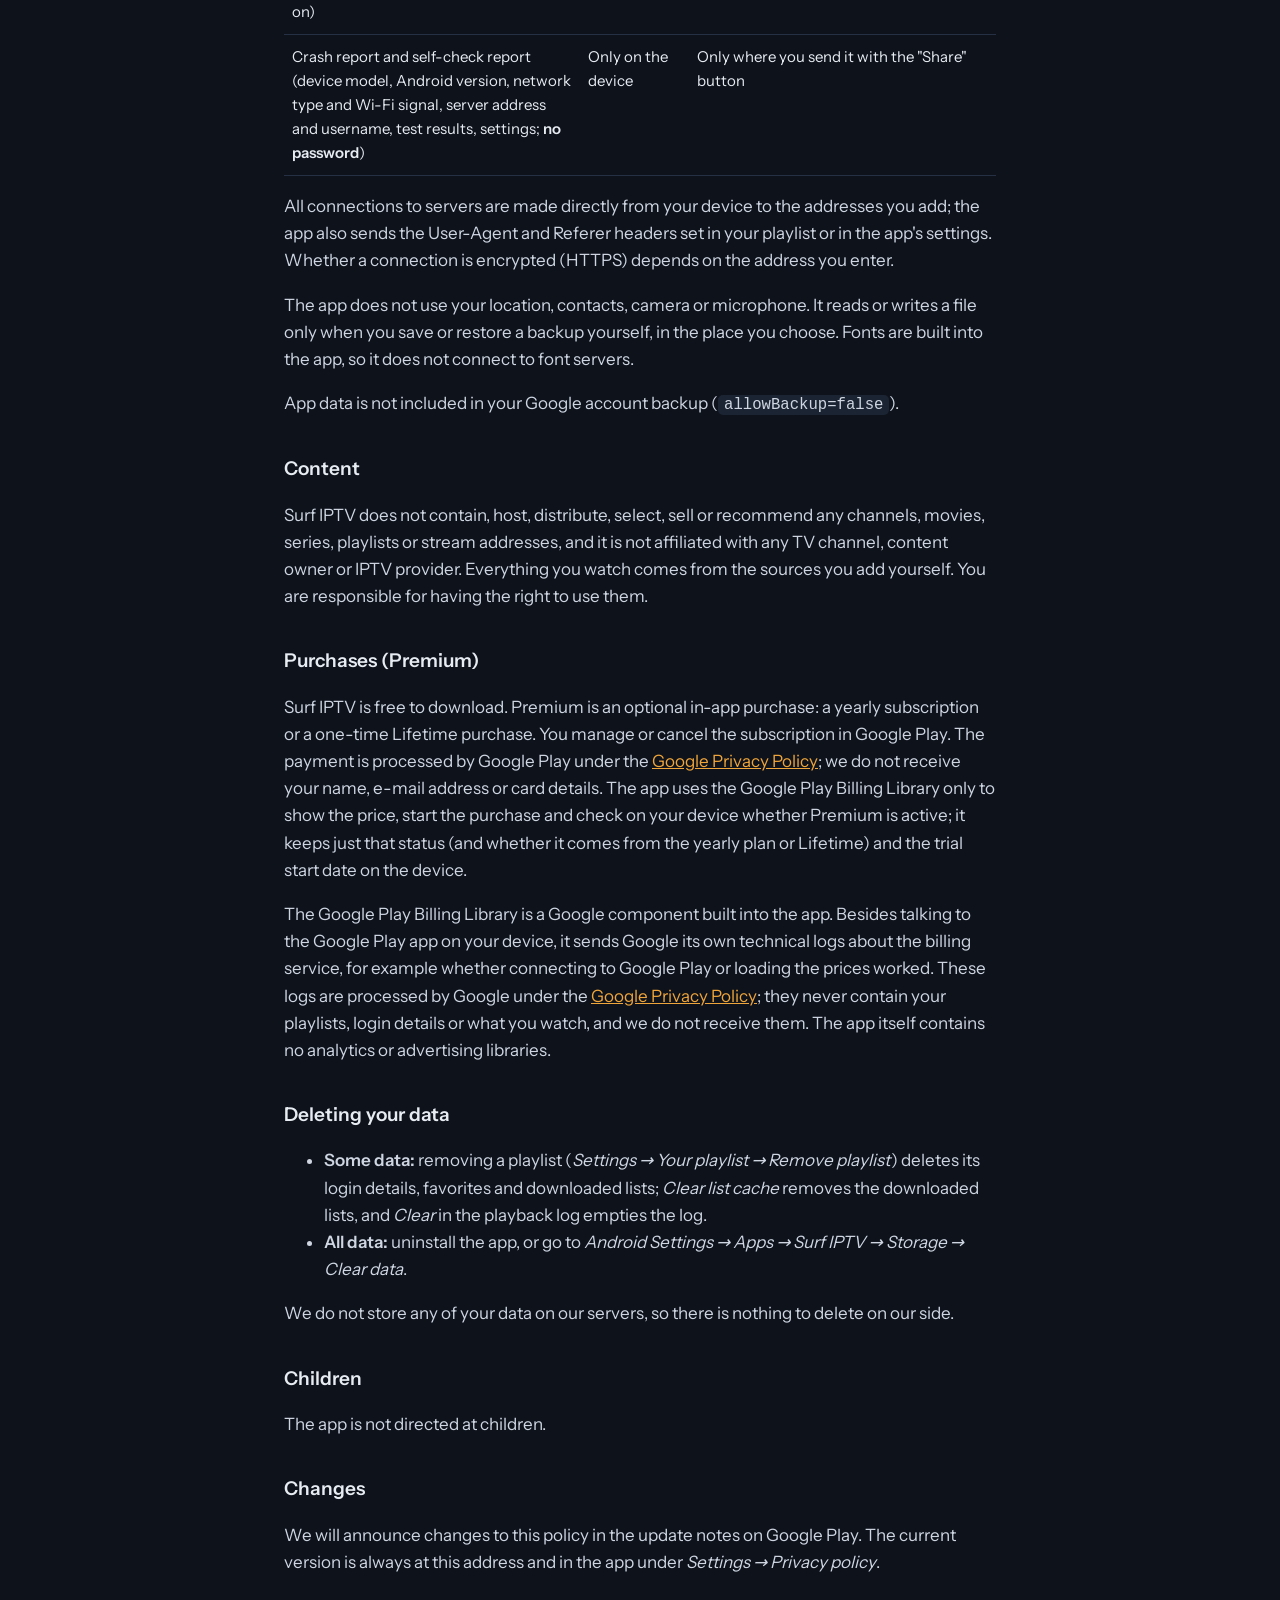
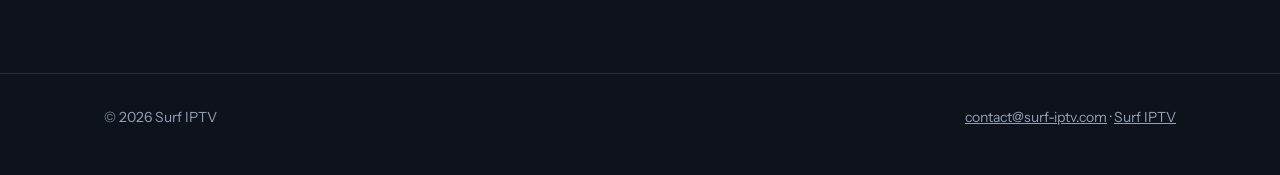
==== commit 85dc8687: "Polityka prywatności: dziennik biblioteki płatności Google Play Co-Authored-By: Claude Opus 5.5 <nor" ====
--- a/privacy/index.html
+++ b/privacy/index.html
@@ -26,7 +26,7 @@
 <main class="wrap doc">
   <h1>Privacy Policy</h1>
 <!-- policy:start – treść wstawia tools/privacy.py --site z repozytorium surf-iptv (plik sklep/PRIVACY-POLICY.md); nie edytuj ręcznie -->
-<p>Effective from 21 November 2026 (updated for multiple playlists, the self-check, parental control, channel management, adding playlists from your phone and the yearly Premium plan).</p>
+<p>Effective from 21 November 2026 (updated for multiple playlists, the self-check, parental control, channel management, adding playlists from your phone, the yearly Premium plan and the Google Play Billing Library's own logs).</p>
 <p>This policy covers <b>Surf IPTV</b> (app ID <code>com.surfiptv</code>), a media player for phones and Google TV / Android TV. In this policy, “we” means the developer of Surf IPTV. Contact: <a href="mailto:contact@surf-iptv.com">contact@surf-iptv.com</a>.</p>
 <h3>In short</h3>
 <p>Surf IPTV is a media player. It does not create an account with us and does not send us any data. There are no ads, no analytics and nothing that tracks what you watch.</p>
@@ -39,6 +39,7 @@
 <p>Surf IPTV does not contain, host, distribute, select, sell or recommend any channels, movies, series, playlists or stream addresses, and it is not affiliated with any TV channel, content owner or IPTV provider. Everything you watch comes from the sources you add yourself. You are responsible for having the right to use them.</p>
 <h3>Purchases (Premium)</h3>
 <p>Surf IPTV is free to download. Premium is an optional in-app purchase: a yearly subscription or a one-time Lifetime purchase. You manage or cancel the subscription in Google Play. The payment is processed by Google Play under the <a href="https://policies.google.com/privacy">Google Privacy Policy</a>; we do not receive your name, e-mail address or card details. The app uses the Google Play Billing Library only to show the price, start the purchase and check on your device whether Premium is active; it keeps just that status (and whether it comes from the yearly plan or Lifetime) and the trial start date on the device.</p>
+<p>The Google Play Billing Library is a Google component built into the app. Besides talking to the Google Play app on your device, it sends Google its own technical logs about the billing service, for example whether connecting to Google Play or loading the prices worked. These logs are processed by Google under the <a href="https://policies.google.com/privacy">Google Privacy Policy</a>; they never contain your playlists, login details or what you watch, and we do not receive them. The app itself contains no analytics or advertising libraries.</p>
 <h3>Deleting your data</h3>
 <ul><li><b>Some data:</b> removing a playlist (<i>Settings → Your playlist → Remove playlist</i>) deletes its login details, favorites and downloaded lists; <i>Clear list cache</i> removes the downloaded lists, and <i>Clear</i> in the playback log empties the log.</li><li><b>All data:</b> uninstall the app, or go to <i>Android Settings → Apps → Surf IPTV → Storage → Clear data</i>.</li></ul>
 <p>We do not store any of your data on our servers, so there is nothing to delete on our side.</p>
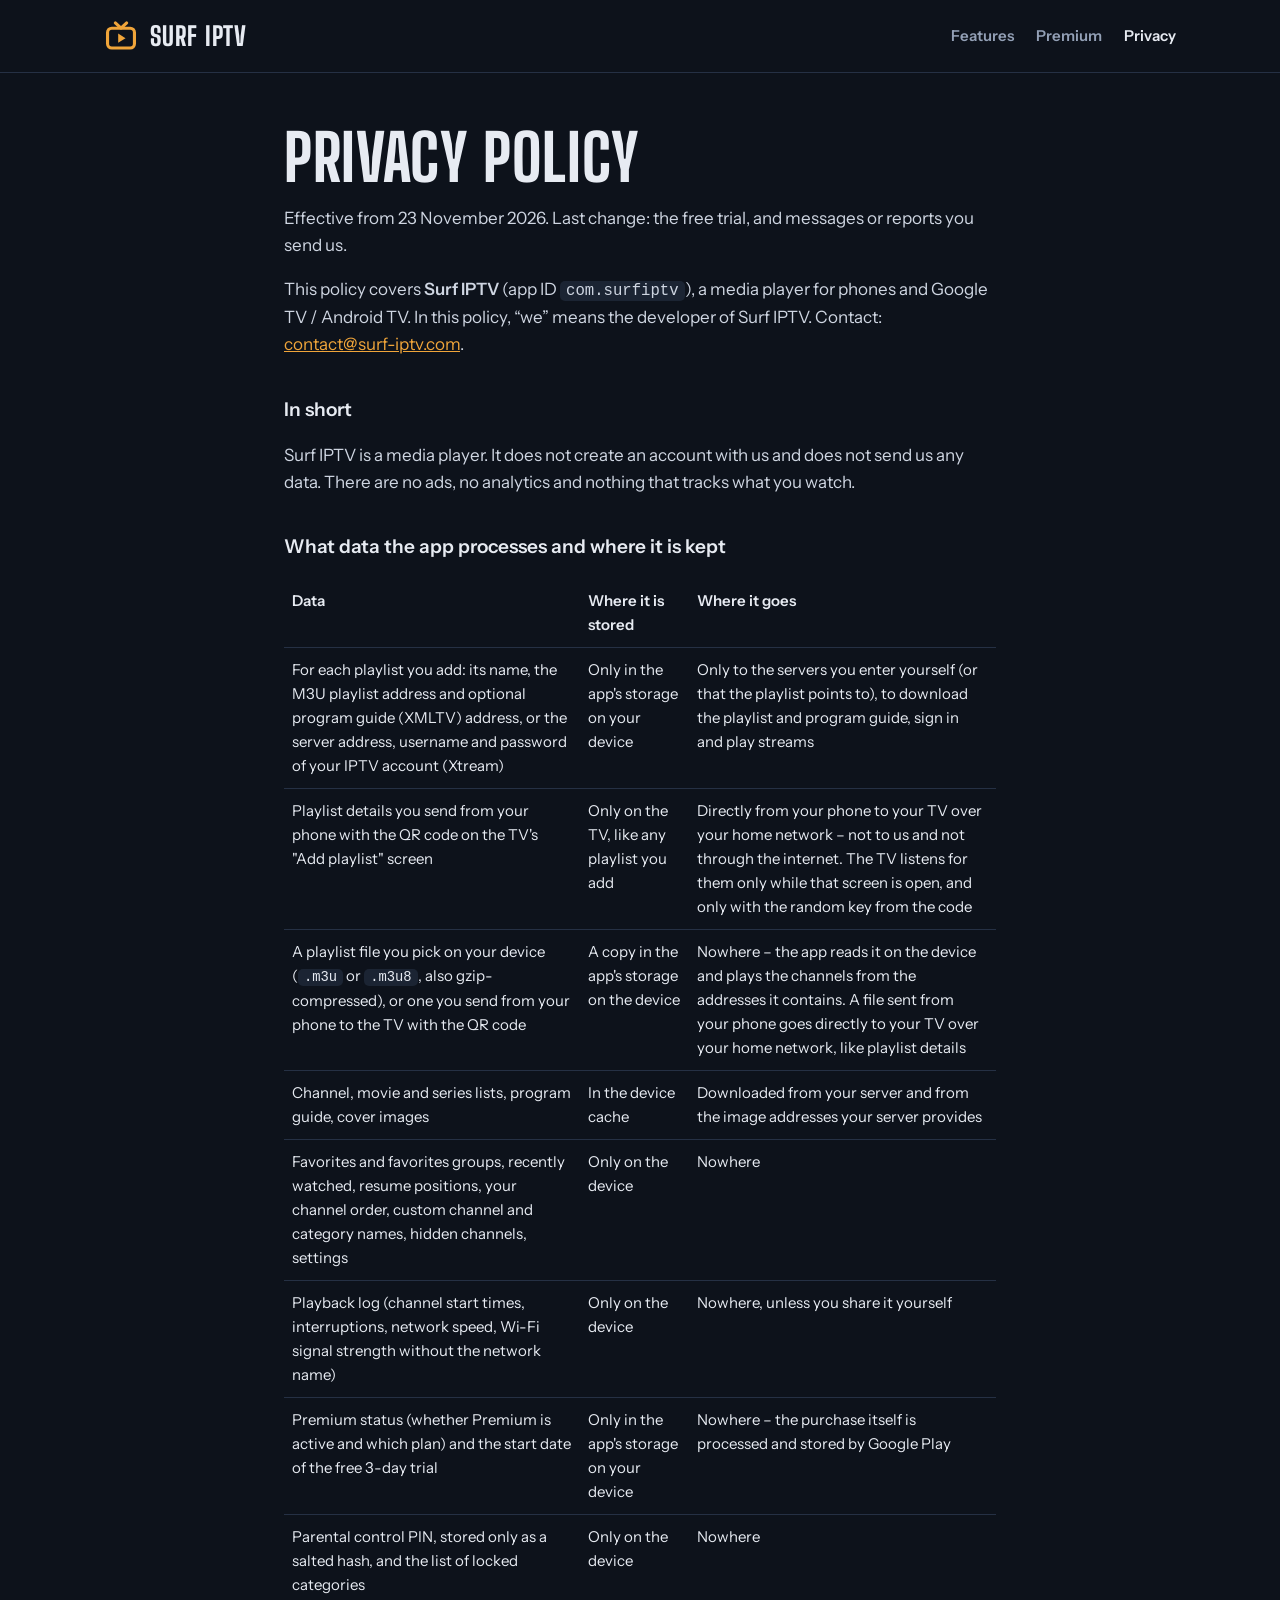
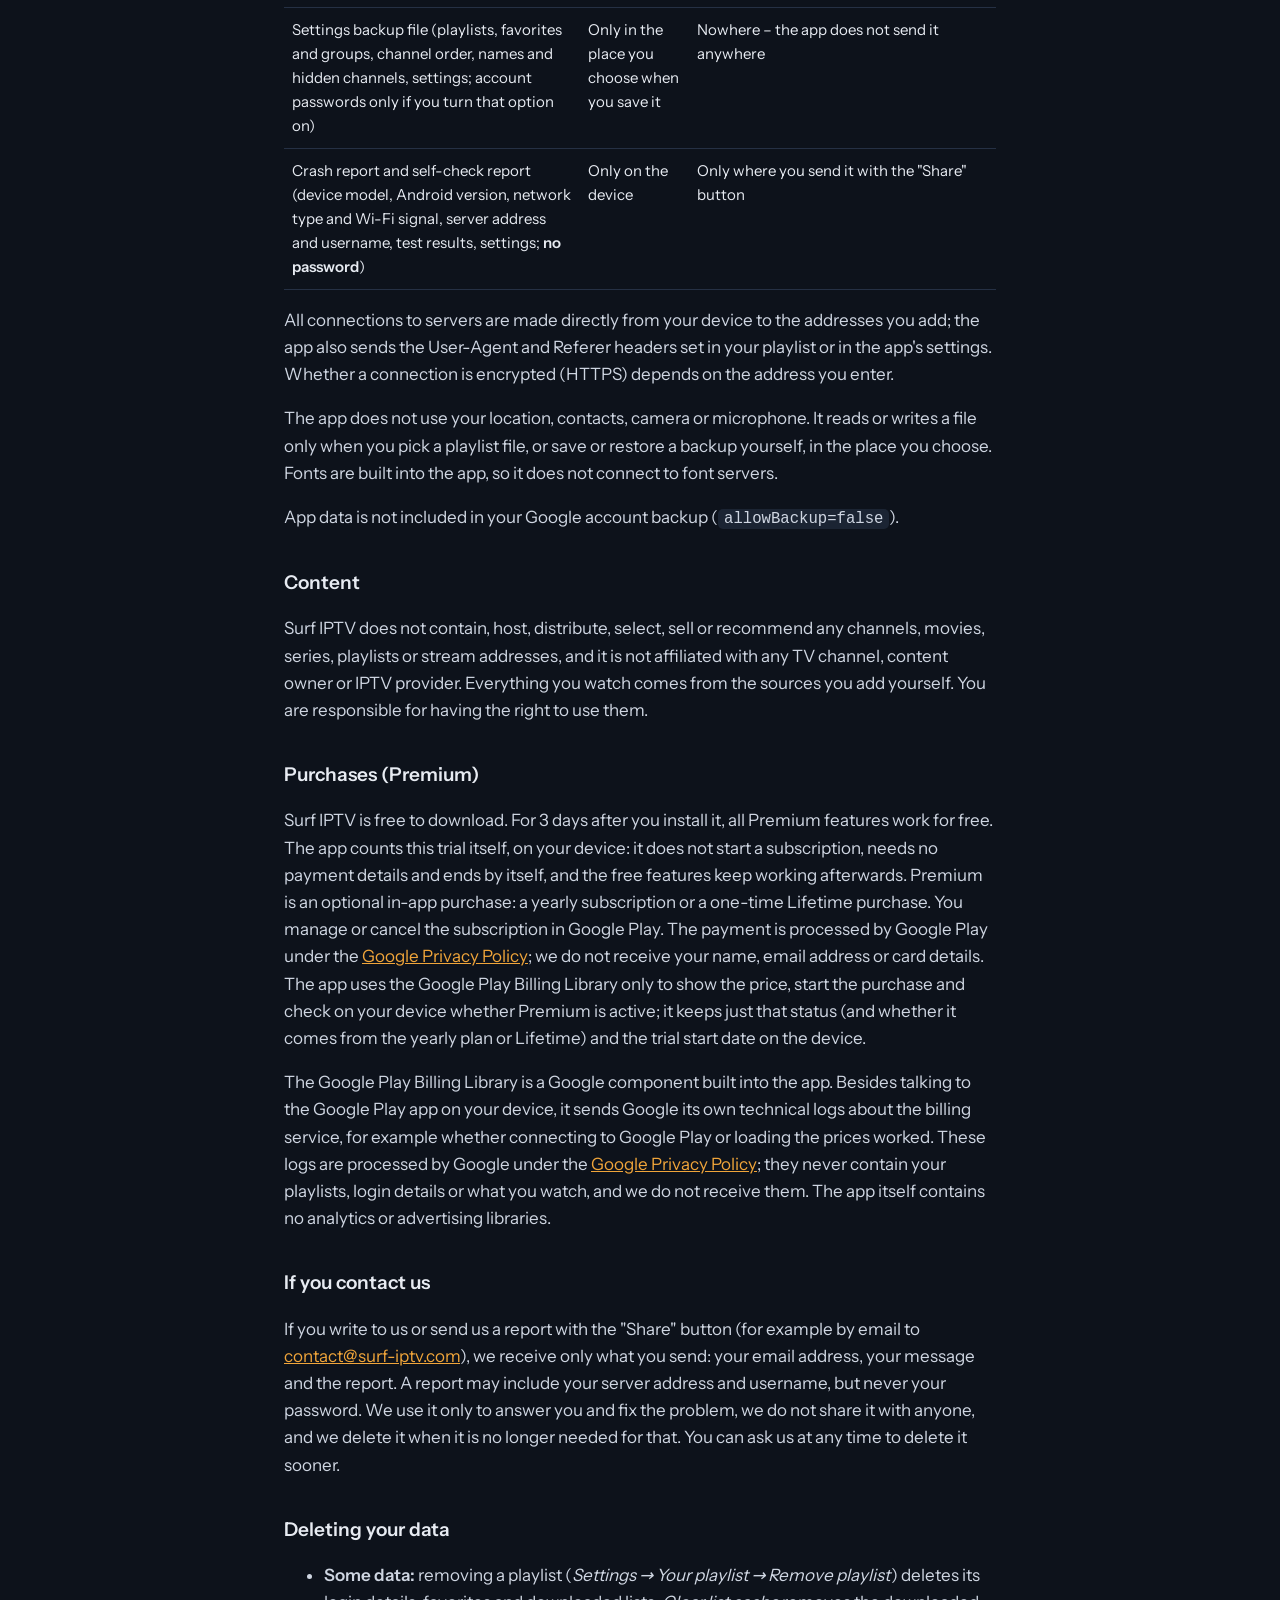
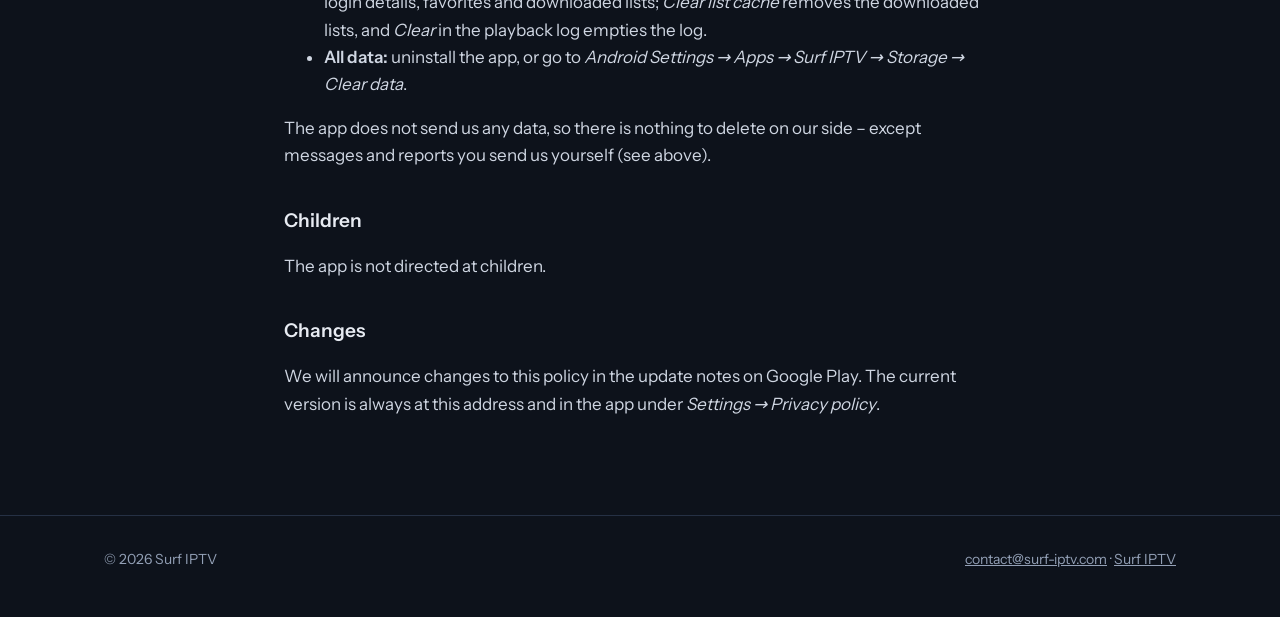
==== commit 8cfe6ec8: "Rename privacy.html to index.html" ====
--- a/privacy/index.html
+++ b/privacy/index.html
@@ -26,23 +26,25 @@
 <main class="wrap doc">
   <h1>Privacy Policy</h1>
 <!-- policy:start – treść wstawia tools/privacy.py --site z repozytorium surf-iptv (plik sklep/PRIVACY-POLICY.md); nie edytuj ręcznie -->
-<p>Effective from 21 November 2026 (updated for multiple playlists, the self-check, parental control, channel management, adding playlists from your phone, the yearly Premium plan and the Google Play Billing Library's own logs).</p>
+<p>Effective from 23 November 2026. Last change: the free trial, and messages or reports you send us.</p>
 <p>This policy covers <b>Surf IPTV</b> (app ID <code>com.surfiptv</code>), a media player for phones and Google TV / Android TV. In this policy, “we” means the developer of Surf IPTV. Contact: <a href="mailto:contact@surf-iptv.com">contact@surf-iptv.com</a>.</p>
 <h3>In short</h3>
 <p>Surf IPTV is a media player. It does not create an account with us and does not send us any data. There are no ads, no analytics and nothing that tracks what you watch.</p>
 <h3>What data the app processes and where it is kept</h3>
-<table><thead><tr><th>Data</th><th>Where it is stored</th><th>Where it goes</th></tr></thead><tbody><tr><td>For each playlist you add: its name, the M3U playlist address and optional program guide (XMLTV) address, or the server address, username and password of your IPTV account (Xtream)</td><td>Only in the app's storage on your device</td><td>Only to the servers you enter yourself (or that the playlist points to), to download the playlist and program guide, sign in and play streams</td></tr><tr><td>Playlist details you send from your phone with the QR code on the TV's "Add playlist" screen</td><td>Only on the TV, like any playlist you add</td><td>Directly from your phone to your TV over your home network – not to us and not through the internet. The TV listens for them only while that screen is open, and only with the random key from the code</td></tr><tr><td>Channel, movie and series lists, program guide, cover images</td><td>In the device cache</td><td>Downloaded from your server and from the image addresses your server provides</td></tr><tr><td>Favorites and favorites groups, recently watched, resume positions, your channel order, custom channel and category names, hidden channels, settings</td><td>Only on the device</td><td>Nowhere</td></tr><tr><td>Playback log (channel start times, interruptions, network speed, Wi-Fi signal strength without the network name)</td><td>Only on the device</td><td>Nowhere, unless you share it yourself</td></tr><tr><td>Premium status (whether Premium is active and which plan) and the start date of the 3-day trial</td><td>Only in the app's storage on your device</td><td>Nowhere – the purchase itself is processed and stored by Google Play</td></tr><tr><td>Parental control PIN, stored only as a salted hash, and the list of locked categories</td><td>Only on the device</td><td>Nowhere</td></tr><tr><td>Settings backup file (playlists, favorites and groups, channel order, names and hidden channels, settings; account passwords only if you turn that option on)</td><td>Only in the place you choose when you save it</td><td>Nowhere – the app does not send it anywhere</td></tr><tr><td>Crash report and self-check report (device model, Android version, network type and Wi-Fi signal, server address and username, test results, settings; <b>no password</b>)</td><td>Only on the device</td><td>Only where you send it with the "Share" button</td></tr></tbody></table>
+<table><thead><tr><th>Data</th><th>Where it is stored</th><th>Where it goes</th></tr></thead><tbody><tr><td>For each playlist you add: its name, the M3U playlist address and optional program guide (XMLTV) address, or the server address, username and password of your IPTV account (Xtream)</td><td>Only in the app's storage on your device</td><td>Only to the servers you enter yourself (or that the playlist points to), to download the playlist and program guide, sign in and play streams</td></tr><tr><td>Playlist details you send from your phone with the QR code on the TV's "Add playlist" screen</td><td>Only on the TV, like any playlist you add</td><td>Directly from your phone to your TV over your home network – not to us and not through the internet. The TV listens for them only while that screen is open, and only with the random key from the code</td></tr><tr><td>A playlist file you pick on your device (<code>.m3u</code> or <code>.m3u8</code>, also gzip-compressed), or one you send from your phone to the TV with the QR code</td><td>A copy in the app's storage on the device</td><td>Nowhere – the app reads it on the device and plays the channels from the addresses it contains. A file sent from your phone goes directly to your TV over your home network, like playlist details</td></tr><tr><td>Channel, movie and series lists, program guide, cover images</td><td>In the device cache</td><td>Downloaded from your server and from the image addresses your server provides</td></tr><tr><td>Favorites and favorites groups, recently watched, resume positions, your channel order, custom channel and category names, hidden channels, settings</td><td>Only on the device</td><td>Nowhere</td></tr><tr><td>Playback log (channel start times, interruptions, network speed, Wi-Fi signal strength without the network name)</td><td>Only on the device</td><td>Nowhere, unless you share it yourself</td></tr><tr><td>Premium status (whether Premium is active and which plan) and the start date of the free 3-day trial</td><td>Only in the app's storage on your device</td><td>Nowhere – the purchase itself is processed and stored by Google Play</td></tr><tr><td>Parental control PIN, stored only as a salted hash, and the list of locked categories</td><td>Only on the device</td><td>Nowhere</td></tr><tr><td>Settings backup file (playlists, favorites and groups, channel order, names and hidden channels, settings; account passwords only if you turn that option on)</td><td>Only in the place you choose when you save it</td><td>Nowhere – the app does not send it anywhere</td></tr><tr><td>Crash report and self-check report (device model, Android version, network type and Wi-Fi signal, server address and username, test results, settings; <b>no password</b>)</td><td>Only on the device</td><td>Only where you send it with the "Share" button</td></tr></tbody></table>
 <p>All connections to servers are made directly from your device to the addresses you add; the app also sends the User-Agent and Referer headers set in your playlist or in the app's settings. Whether a connection is encrypted (HTTPS) depends on the address you enter.</p>
-<p>The app does not use your location, contacts, camera or microphone. It reads or writes a file only when you save or restore a backup yourself, in the place you choose. Fonts are built into the app, so it does not connect to font servers.</p>
+<p>The app does not use your location, contacts, camera or microphone. It reads or writes a file only when you pick a playlist file, or save or restore a backup yourself, in the place you choose. Fonts are built into the app, so it does not connect to font servers.</p>
 <p>App data is not included in your Google account backup (<code>allowBackup=false</code>).</p>
 <h3>Content</h3>
 <p>Surf IPTV does not contain, host, distribute, select, sell or recommend any channels, movies, series, playlists or stream addresses, and it is not affiliated with any TV channel, content owner or IPTV provider. Everything you watch comes from the sources you add yourself. You are responsible for having the right to use them.</p>
 <h3>Purchases (Premium)</h3>
-<p>Surf IPTV is free to download. Premium is an optional in-app purchase: a yearly subscription or a one-time Lifetime purchase. You manage or cancel the subscription in Google Play. The payment is processed by Google Play under the <a href="https://policies.google.com/privacy">Google Privacy Policy</a>; we do not receive your name, e-mail address or card details. The app uses the Google Play Billing Library only to show the price, start the purchase and check on your device whether Premium is active; it keeps just that status (and whether it comes from the yearly plan or Lifetime) and the trial start date on the device.</p>
+<p>Surf IPTV is free to download. For 3 days after you install it, all Premium features work for free. The app counts this trial itself, on your device: it does not start a subscription, needs no payment details and ends by itself, and the free features keep working afterwards. Premium is an optional in-app purchase: a yearly subscription or a one-time Lifetime purchase. You manage or cancel the subscription in Google Play. The payment is processed by Google Play under the <a href="https://policies.google.com/privacy">Google Privacy Policy</a>; we do not receive your name, email address or card details. The app uses the Google Play Billing Library only to show the price, start the purchase and check on your device whether Premium is active; it keeps just that status (and whether it comes from the yearly plan or Lifetime) and the trial start date on the device.</p>
 <p>The Google Play Billing Library is a Google component built into the app. Besides talking to the Google Play app on your device, it sends Google its own technical logs about the billing service, for example whether connecting to Google Play or loading the prices worked. These logs are processed by Google under the <a href="https://policies.google.com/privacy">Google Privacy Policy</a>; they never contain your playlists, login details or what you watch, and we do not receive them. The app itself contains no analytics or advertising libraries.</p>
+<h3>If you contact us</h3>
+<p>If you write to us or send us a report with the "Share" button (for example by email to <a href="mailto:contact@surf-iptv.com">contact@surf-iptv.com</a>), we receive only what you send: your email address, your message and the report. A report may include your server address and username, but never your password. We use it only to answer you and fix the problem, we do not share it with anyone, and we delete it when it is no longer needed for that. You can ask us at any time to delete it sooner.</p>
 <h3>Deleting your data</h3>
 <ul><li><b>Some data:</b> removing a playlist (<i>Settings → Your playlist → Remove playlist</i>) deletes its login details, favorites and downloaded lists; <i>Clear list cache</i> removes the downloaded lists, and <i>Clear</i> in the playback log empties the log.</li><li><b>All data:</b> uninstall the app, or go to <i>Android Settings → Apps → Surf IPTV → Storage → Clear data</i>.</li></ul>
-<p>We do not store any of your data on our servers, so there is nothing to delete on our side.</p>
+<p>The app does not send us any data, so there is nothing to delete on our side – except messages and reports you send us yourself (see above).</p>
 <h3>Children</h3>
 <p>The app is not directed at children.</p>
 <h3>Changes</h3>
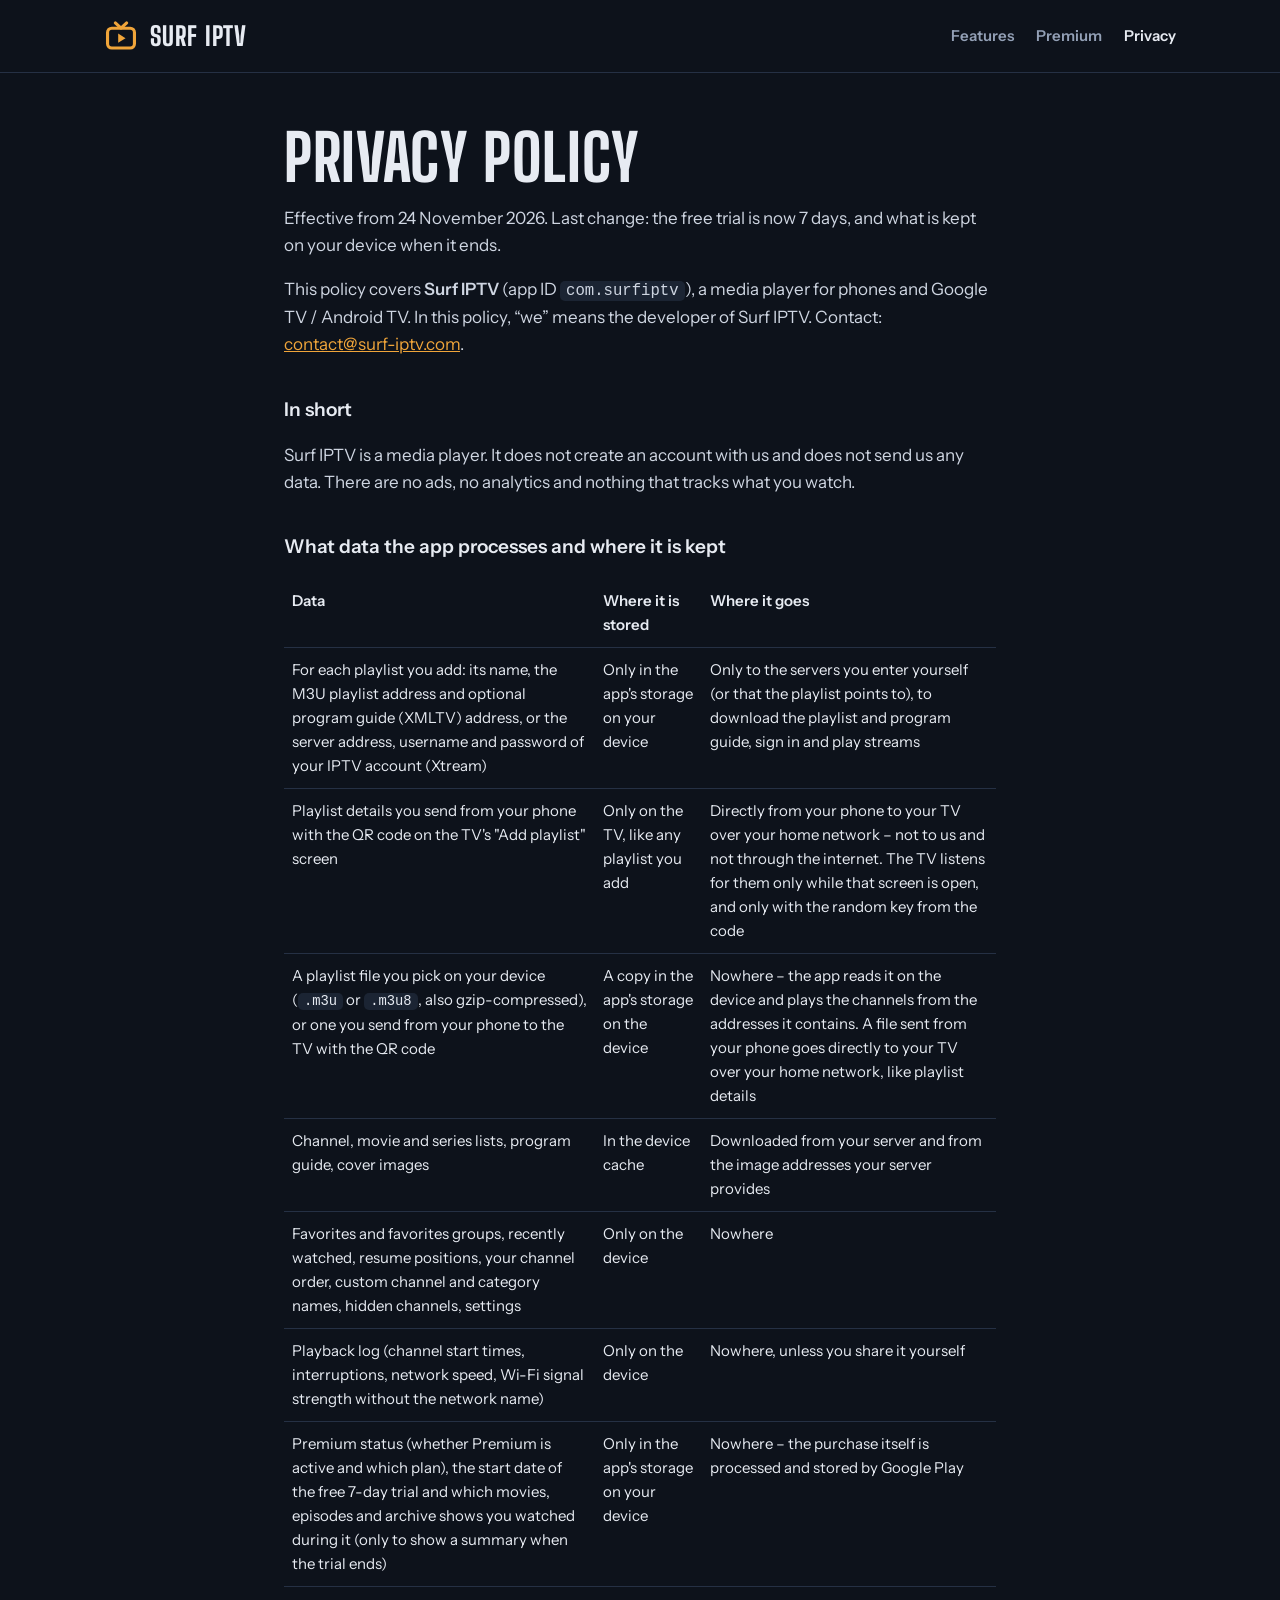
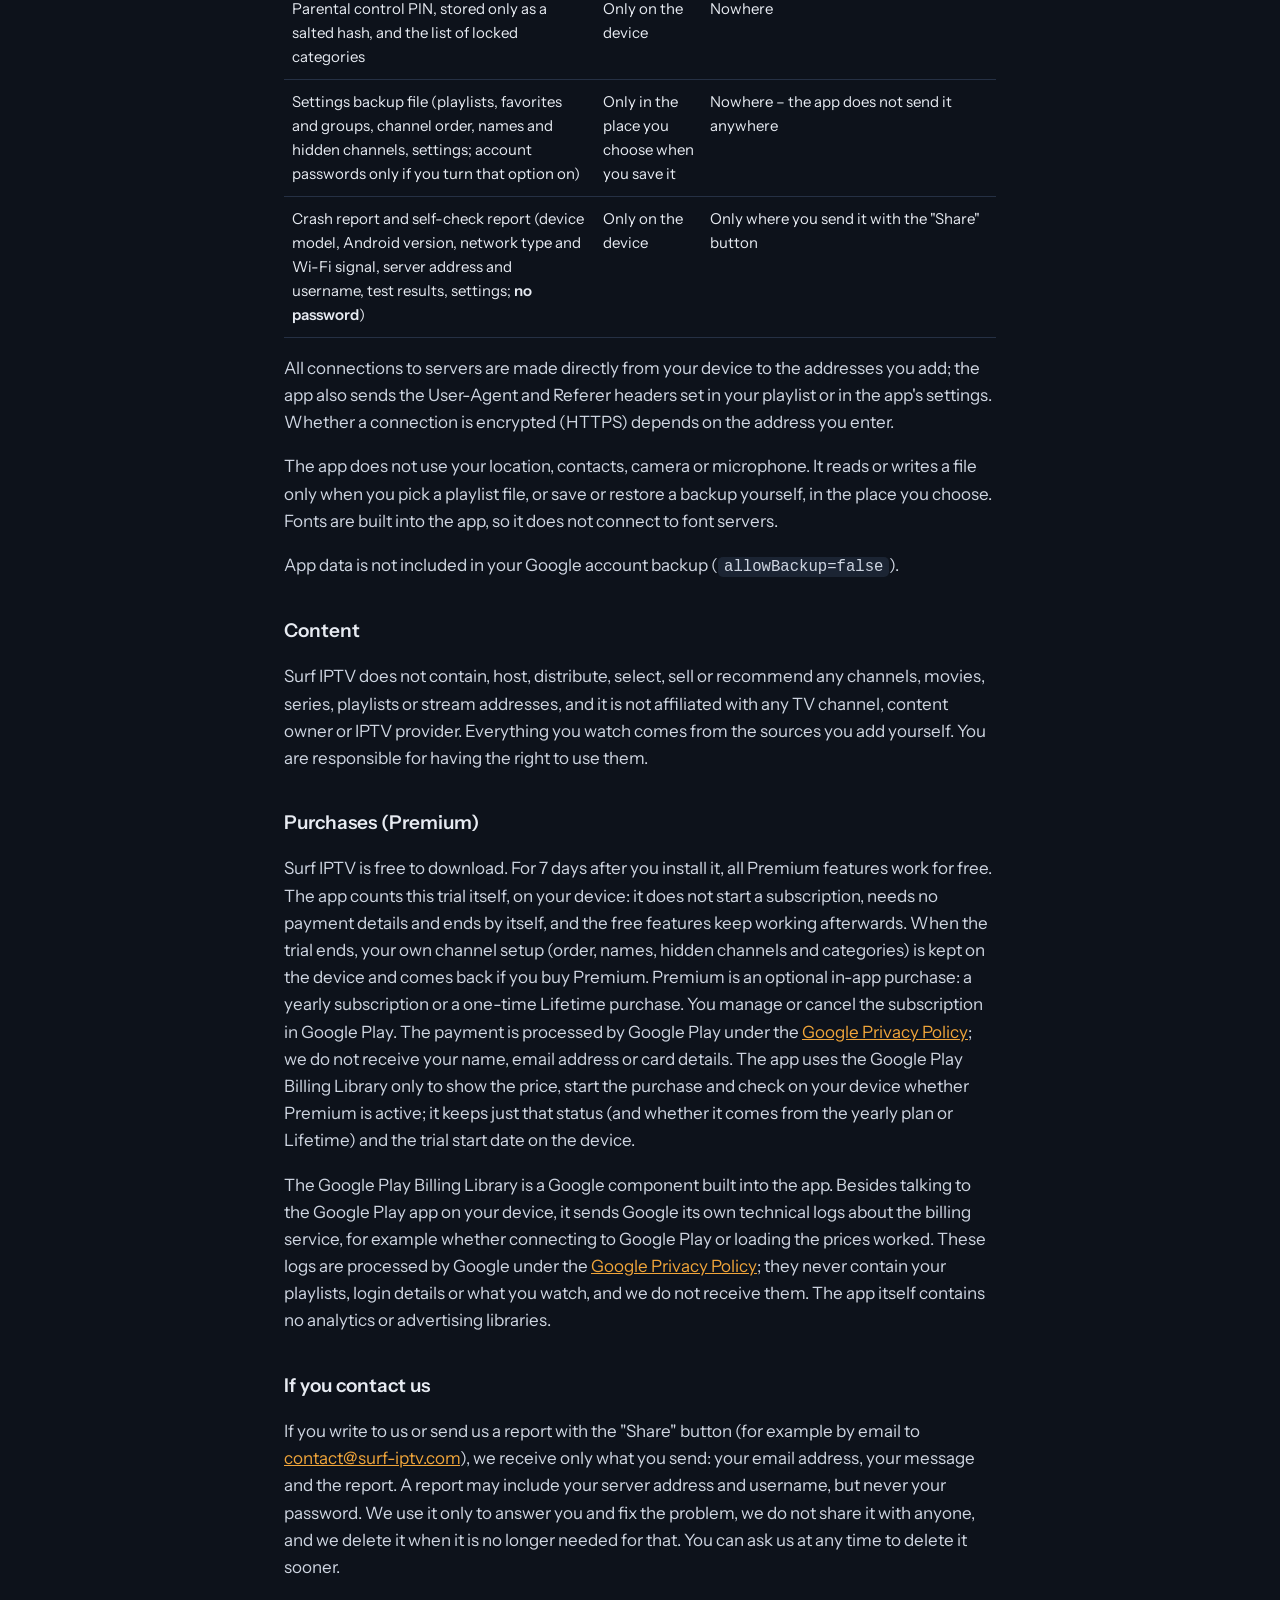
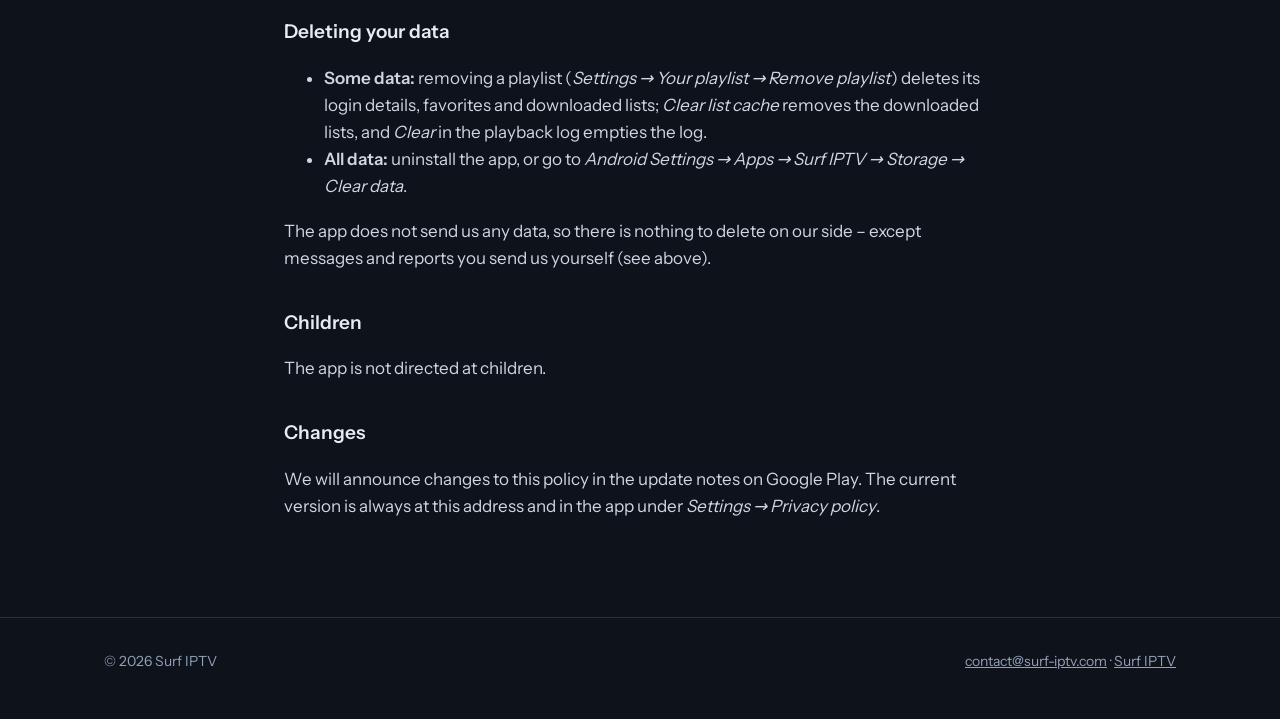
==== commit c06bb81b: "Add files via upload" ====
--- a/privacy/index.html
+++ b/privacy/index.html
@@ -26,19 +26,19 @@
 <main class="wrap doc">
   <h1>Privacy Policy</h1>
 <!-- policy:start – treść wstawia tools/privacy.py --site z repozytorium surf-iptv (plik sklep/PRIVACY-POLICY.md); nie edytuj ręcznie -->
-<p>Effective from 23 November 2026. Last change: the free trial, and messages or reports you send us.</p>
+<p>Effective from 24 November 2026. Last change: the free trial is now 7 days, and what is kept on your device when it ends.</p>
 <p>This policy covers <b>Surf IPTV</b> (app ID <code>com.surfiptv</code>), a media player for phones and Google TV / Android TV. In this policy, “we” means the developer of Surf IPTV. Contact: <a href="mailto:contact@surf-iptv.com">contact@surf-iptv.com</a>.</p>
 <h3>In short</h3>
 <p>Surf IPTV is a media player. It does not create an account with us and does not send us any data. There are no ads, no analytics and nothing that tracks what you watch.</p>
 <h3>What data the app processes and where it is kept</h3>
-<table><thead><tr><th>Data</th><th>Where it is stored</th><th>Where it goes</th></tr></thead><tbody><tr><td>For each playlist you add: its name, the M3U playlist address and optional program guide (XMLTV) address, or the server address, username and password of your IPTV account (Xtream)</td><td>Only in the app's storage on your device</td><td>Only to the servers you enter yourself (or that the playlist points to), to download the playlist and program guide, sign in and play streams</td></tr><tr><td>Playlist details you send from your phone with the QR code on the TV's "Add playlist" screen</td><td>Only on the TV, like any playlist you add</td><td>Directly from your phone to your TV over your home network – not to us and not through the internet. The TV listens for them only while that screen is open, and only with the random key from the code</td></tr><tr><td>A playlist file you pick on your device (<code>.m3u</code> or <code>.m3u8</code>, also gzip-compressed), or one you send from your phone to the TV with the QR code</td><td>A copy in the app's storage on the device</td><td>Nowhere – the app reads it on the device and plays the channels from the addresses it contains. A file sent from your phone goes directly to your TV over your home network, like playlist details</td></tr><tr><td>Channel, movie and series lists, program guide, cover images</td><td>In the device cache</td><td>Downloaded from your server and from the image addresses your server provides</td></tr><tr><td>Favorites and favorites groups, recently watched, resume positions, your channel order, custom channel and category names, hidden channels, settings</td><td>Only on the device</td><td>Nowhere</td></tr><tr><td>Playback log (channel start times, interruptions, network speed, Wi-Fi signal strength without the network name)</td><td>Only on the device</td><td>Nowhere, unless you share it yourself</td></tr><tr><td>Premium status (whether Premium is active and which plan) and the start date of the free 3-day trial</td><td>Only in the app's storage on your device</td><td>Nowhere – the purchase itself is processed and stored by Google Play</td></tr><tr><td>Parental control PIN, stored only as a salted hash, and the list of locked categories</td><td>Only on the device</td><td>Nowhere</td></tr><tr><td>Settings backup file (playlists, favorites and groups, channel order, names and hidden channels, settings; account passwords only if you turn that option on)</td><td>Only in the place you choose when you save it</td><td>Nowhere – the app does not send it anywhere</td></tr><tr><td>Crash report and self-check report (device model, Android version, network type and Wi-Fi signal, server address and username, test results, settings; <b>no password</b>)</td><td>Only on the device</td><td>Only where you send it with the "Share" button</td></tr></tbody></table>
+<table><thead><tr><th>Data</th><th>Where it is stored</th><th>Where it goes</th></tr></thead><tbody><tr><td>For each playlist you add: its name, the M3U playlist address and optional program guide (XMLTV) address, or the server address, username and password of your IPTV account (Xtream)</td><td>Only in the app's storage on your device</td><td>Only to the servers you enter yourself (or that the playlist points to), to download the playlist and program guide, sign in and play streams</td></tr><tr><td>Playlist details you send from your phone with the QR code on the TV's "Add playlist" screen</td><td>Only on the TV, like any playlist you add</td><td>Directly from your phone to your TV over your home network – not to us and not through the internet. The TV listens for them only while that screen is open, and only with the random key from the code</td></tr><tr><td>A playlist file you pick on your device (<code>.m3u</code> or <code>.m3u8</code>, also gzip-compressed), or one you send from your phone to the TV with the QR code</td><td>A copy in the app's storage on the device</td><td>Nowhere – the app reads it on the device and plays the channels from the addresses it contains. A file sent from your phone goes directly to your TV over your home network, like playlist details</td></tr><tr><td>Channel, movie and series lists, program guide, cover images</td><td>In the device cache</td><td>Downloaded from your server and from the image addresses your server provides</td></tr><tr><td>Favorites and favorites groups, recently watched, resume positions, your channel order, custom channel and category names, hidden channels, settings</td><td>Only on the device</td><td>Nowhere</td></tr><tr><td>Playback log (channel start times, interruptions, network speed, Wi-Fi signal strength without the network name)</td><td>Only on the device</td><td>Nowhere, unless you share it yourself</td></tr><tr><td>Premium status (whether Premium is active and which plan), the start date of the free 7-day trial and which movies, episodes and archive shows you watched during it (only to show a summary when the trial ends)</td><td>Only in the app's storage on your device</td><td>Nowhere – the purchase itself is processed and stored by Google Play</td></tr><tr><td>Parental control PIN, stored only as a salted hash, and the list of locked categories</td><td>Only on the device</td><td>Nowhere</td></tr><tr><td>Settings backup file (playlists, favorites and groups, channel order, names and hidden channels, settings; account passwords only if you turn that option on)</td><td>Only in the place you choose when you save it</td><td>Nowhere – the app does not send it anywhere</td></tr><tr><td>Crash report and self-check report (device model, Android version, network type and Wi-Fi signal, server address and username, test results, settings; <b>no password</b>)</td><td>Only on the device</td><td>Only where you send it with the "Share" button</td></tr></tbody></table>
 <p>All connections to servers are made directly from your device to the addresses you add; the app also sends the User-Agent and Referer headers set in your playlist or in the app's settings. Whether a connection is encrypted (HTTPS) depends on the address you enter.</p>
 <p>The app does not use your location, contacts, camera or microphone. It reads or writes a file only when you pick a playlist file, or save or restore a backup yourself, in the place you choose. Fonts are built into the app, so it does not connect to font servers.</p>
 <p>App data is not included in your Google account backup (<code>allowBackup=false</code>).</p>
 <h3>Content</h3>
 <p>Surf IPTV does not contain, host, distribute, select, sell or recommend any channels, movies, series, playlists or stream addresses, and it is not affiliated with any TV channel, content owner or IPTV provider. Everything you watch comes from the sources you add yourself. You are responsible for having the right to use them.</p>
 <h3>Purchases (Premium)</h3>
-<p>Surf IPTV is free to download. For 3 days after you install it, all Premium features work for free. The app counts this trial itself, on your device: it does not start a subscription, needs no payment details and ends by itself, and the free features keep working afterwards. Premium is an optional in-app purchase: a yearly subscription or a one-time Lifetime purchase. You manage or cancel the subscription in Google Play. The payment is processed by Google Play under the <a href="https://policies.google.com/privacy">Google Privacy Policy</a>; we do not receive your name, email address or card details. The app uses the Google Play Billing Library only to show the price, start the purchase and check on your device whether Premium is active; it keeps just that status (and whether it comes from the yearly plan or Lifetime) and the trial start date on the device.</p>
+<p>Surf IPTV is free to download. For 7 days after you install it, all Premium features work for free. The app counts this trial itself, on your device: it does not start a subscription, needs no payment details and ends by itself, and the free features keep working afterwards. When the trial ends, your own channel setup (order, names, hidden channels and categories) is kept on the device and comes back if you buy Premium. Premium is an optional in-app purchase: a yearly subscription or a one-time Lifetime purchase. You manage or cancel the subscription in Google Play. The payment is processed by Google Play under the <a href="https://policies.google.com/privacy">Google Privacy Policy</a>; we do not receive your name, email address or card details. The app uses the Google Play Billing Library only to show the price, start the purchase and check on your device whether Premium is active; it keeps just that status (and whether it comes from the yearly plan or Lifetime) and the trial start date on the device.</p>
 <p>The Google Play Billing Library is a Google component built into the app. Besides talking to the Google Play app on your device, it sends Google its own technical logs about the billing service, for example whether connecting to Google Play or loading the prices worked. These logs are processed by Google under the <a href="https://policies.google.com/privacy">Google Privacy Policy</a>; they never contain your playlists, login details or what you watch, and we do not receive them. The app itself contains no analytics or advertising libraries.</p>
 <h3>If you contact us</h3>
 <p>If you write to us or send us a report with the "Share" button (for example by email to <a href="mailto:contact@surf-iptv.com">contact@surf-iptv.com</a>), we receive only what you send: your email address, your message and the report. A report may include your server address and username, but never your password. We use it only to answer you and fix the problem, we do not share it with anyone, and we delete it when it is no longer needed for that. You can ask us at any time to delete it sooner.</p>
